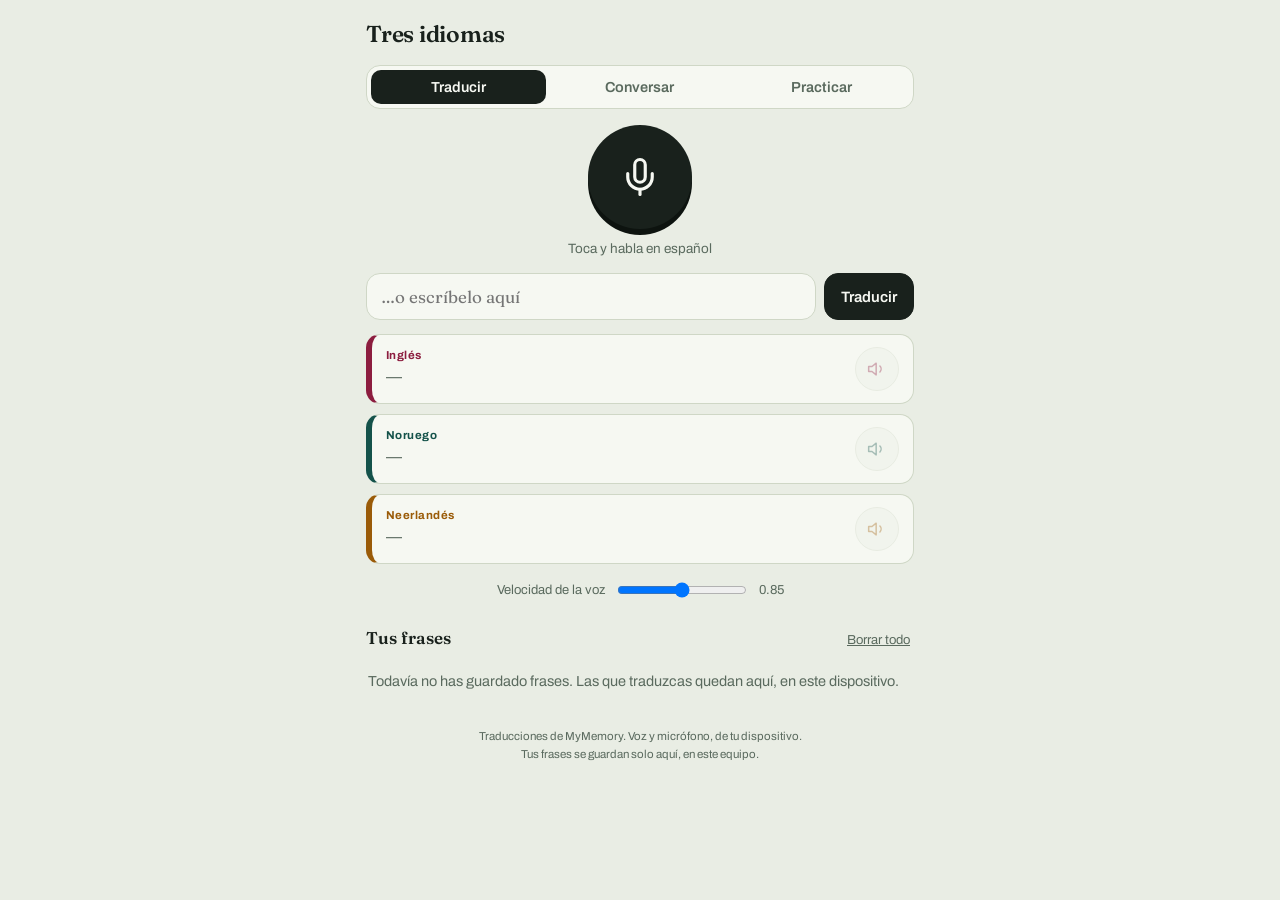
==== index.html @ 4d77f4dc "Add files via upload" ====
<!DOCTYPE html>
<html lang="es">
<head>
<meta charset="utf-8">
<meta name="viewport" content="width=device-width, initial-scale=1, viewport-fit=cover">
<title>Tres idiomas</title>
<meta name="theme-color" content="#E9EDE4">
<link rel="manifest" href="manifest.json">
<link rel="apple-touch-icon" href="icon-192.png">
<meta name="apple-mobile-web-app-capable" content="yes">
<meta name="apple-mobile-web-app-title" content="Tres idiomas">
<link rel="preconnect" href="https://fonts.googleapis.com">
<link rel="preconnect" href="https://fonts.gstatic.com" crossorigin>
<link href="https://fonts.googleapis.com/css2?family=Archivo:wght@400;500;600;700&family=Fraunces:opsz,wght@9..144,400;9..144,600&display=swap" rel="stylesheet">
<style>
  :root{
    --paper:#E9EDE4;
    --card:#F6F8F2;
    --ink:#19211C;
    --ink-soft:#5A6A5E;
    --line:#CFD7C6;
    --en:#8C1D3F;
    --no:#14524A;
    --nl:#9A5B08;
    --focus:#19211C;
    --r:14px;
    box-sizing:border-box;
    padding-top:env(safe-area-inset-top,0px);
    padding-bottom:env(safe-area-inset-bottom,0px);
  }
  *,*::before,*::after{box-sizing:border-box}
  html{scroll-padding-top:env(safe-area-inset-top,0px);-webkit-text-size-adjust:100%}
  body{
    margin:0;background:var(--paper);color:var(--ink);
    font-family:Archivo,"Helvetica Neue",Arial,sans-serif;
    font-size:16px;line-height:1.45;
    -webkit-font-smoothing:antialiased;
  }
  .wrap{max-width:580px;margin:0 auto;padding:18px 16px 96px}
  header{display:flex;align-items:baseline;justify-content:space-between;gap:12px;margin-bottom:14px}
  h1{font-family:Fraunces,Georgia,serif;font-weight:600;font-size:23px;margin:0;letter-spacing:-.01em}
  .sub{font-size:12.5px;color:var(--ink-soft)}

  /* modos */
  .modes{display:flex;gap:6px;background:var(--card);border:1px solid var(--line);border-radius:var(--r);padding:4px;margin-bottom:16px}
  .modes button{
    flex:1;border:0;background:transparent;color:var(--ink-soft);
    font-family:inherit;font-size:14.5px;font-weight:600;padding:9px 4px;border-radius:10px;cursor:pointer;
  }
  .modes button[aria-selected="true"]{background:var(--ink);color:var(--card)}
  .modes button:focus-visible{outline:2px solid var(--focus);outline-offset:2px}

  /* micrófono */
  .stage{text-align:center;margin:6px 0 14px}
  .mic{
    width:104px;height:104px;border-radius:50%;border:0;cursor:pointer;
    background:var(--ink);color:var(--card);display:inline-flex;align-items:center;justify-content:center;
    box-shadow:0 6px 0 #0d130f;transition:transform .08s ease, box-shadow .08s ease, background .2s ease;
  }
  .mic:active{transform:translateY(4px);box-shadow:0 2px 0 #0d130f}
  .mic:focus-visible{outline:3px solid var(--focus);outline-offset:4px}
  .mic svg{width:42px;height:42px}
  .mic[data-listening="true"]{background:var(--en);animation:pulse 1.2s ease-in-out infinite}
  @keyframes pulse{0%,100%{box-shadow:0 6px 0 #5e1329, 0 0 0 0 rgba(140,29,63,.35)}50%{box-shadow:0 6px 0 #5e1329, 0 0 0 16px rgba(140,29,63,0)}}
  @media (prefers-reduced-motion:reduce){.mic[data-listening="true"]{animation:none}}
  .mic-hint{font-size:13.5px;color:var(--ink-soft);margin-top:10px;min-height:20px}

  /* entrada de texto */
  .typed{display:flex;gap:8px;margin-top:12px}
  .typed input{
    flex:1;font-family:Fraunces,Georgia,serif;font-size:17px;padding:12px 14px;
    border:1px solid var(--line);border-radius:var(--r);background:var(--card);color:var(--ink);
  }
  .typed input:focus{outline:2px solid var(--focus);outline-offset:1px}
  .typed button{
    border:1px solid var(--ink);background:var(--ink);color:var(--card);border-radius:var(--r);
    font-family:inherit;font-weight:600;font-size:15px;padding:0 16px;cursor:pointer;
  }
  .typed button:focus-visible{outline:2px solid var(--focus);outline-offset:2px}

  .said{
    font-family:Fraunces,Georgia,serif;font-size:21px;line-height:1.3;margin:16px 0 4px;
    padding:0 2px;min-height:0;
  }
  .said:empty{display:none}

  /* tarjetas de idioma */
  .cards{display:flex;flex-direction:column;gap:10px;margin-top:14px}
  .lang{
    background:var(--card);border:1px solid var(--line);border-left:6px solid var(--accent);
    border-radius:var(--r);padding:12px 14px;display:flex;align-items:flex-start;gap:12px;
  }
  .lang .body{flex:1;min-width:0}
  .lang .name{font-size:11.5px;font-weight:700;color:var(--accent);letter-spacing:.04em;margin-bottom:3px}
  .lang .text{font-size:20px;font-weight:600;line-height:1.28;word-wrap:break-word;overflow-wrap:break-word}
  .lang .text.placeholder{font-weight:400;color:var(--ink-soft);font-size:16px}
  .play{
    flex:0 0 auto;width:44px;height:44px;border-radius:50%;border:1px solid var(--line);
    background:var(--paper);color:var(--accent);cursor:pointer;display:inline-flex;align-items:center;justify-content:center;
  }
  .play:disabled{opacity:.35;cursor:default}
  .play:focus-visible{outline:2px solid var(--focus);outline-offset:2px}
  .play svg{width:20px;height:20px}
  .warn{font-size:12px;color:var(--ink-soft);margin-top:4px}

  /* chips de idioma */
  .chips{display:flex;gap:8px;justify-content:center;margin:2px 0 14px;flex-wrap:wrap}
  .chip{
    border:1px solid var(--line);background:var(--card);color:var(--ink-soft);
    font-family:inherit;font-size:14px;font-weight:600;padding:8px 14px;border-radius:999px;cursor:pointer;
  }
  .chip[aria-pressed="true"]{background:var(--ink);color:var(--card);border-color:var(--ink)}
  .chip:focus-visible{outline:2px solid var(--focus);outline-offset:2px}

  /* práctica */
  .target{
    background:var(--card);border:1px solid var(--line);border-radius:var(--r);padding:16px;text-align:center;margin-bottom:14px;
  }
  .target .text{font-size:24px;font-weight:700;line-height:1.25}
  .target .lead{font-size:13px;color:var(--ink-soft);margin-bottom:8px}
  .score{text-align:center;margin-top:14px}
  .score .pct{font-family:Fraunces,Georgia,serif;font-size:40px;line-height:1;font-weight:600}
  .score .verdict{font-size:15px;margin-top:6px}
  .heard{font-size:15px;color:var(--ink-soft);margin-top:10px}
  .heard b{color:var(--ink);font-weight:600}
  .w-ok{color:var(--no);font-weight:700}
  .w-bad{color:var(--en);font-weight:700;text-decoration:underline;text-decoration-style:wavy;text-underline-offset:3px}

  /* historial */
  .hist-head{display:flex;align-items:baseline;justify-content:space-between;margin:26px 0 10px}
  .hist-head h2{font-family:Fraunces,Georgia,serif;font-size:17px;font-weight:600;margin:0}
  .linkish{border:0;background:none;color:var(--ink-soft);font-family:inherit;font-size:13px;cursor:pointer;text-decoration:underline;padding:4px}
  .linkish:focus-visible{outline:2px solid var(--focus);outline-offset:2px}
  .hist{display:flex;flex-direction:column;gap:8px}
  .item{background:var(--card);border:1px solid var(--line);border-radius:var(--r);padding:11px 13px}
  .item .es{font-family:Fraunces,Georgia,serif;font-size:17px;margin-bottom:6px}
  .item .row{display:flex;align-items:center;gap:8px;padding:3px 0}
  .item .tag{font-size:10.5px;font-weight:700;width:26px;flex:0 0 auto}
  .item .tr{flex:1;font-size:15px;font-weight:500;min-width:0;word-wrap:break-word;overflow-wrap:break-word}
  .mini{
    flex:0 0 auto;width:30px;height:30px;border-radius:50%;border:1px solid var(--line);background:var(--paper);
    cursor:pointer;display:inline-flex;align-items:center;justify-content:center;color:inherit;
  }
  .mini svg{width:14px;height:14px}
  .mini:focus-visible{outline:2px solid var(--focus);outline-offset:2px}
  .item .foot{display:flex;justify-content:space-between;align-items:center;margin-top:7px;padding-top:7px;border-top:1px solid var(--line)}
  .item .when{font-size:11.5px;color:var(--ink-soft)}
  .empty{color:var(--ink-soft);font-size:14.5px;padding:10px 2px}

  .note{
    background:#FBF3D9;border:1px solid #E4D3A0;border-radius:var(--r);padding:11px 13px;
    font-size:13.5px;margin-top:14px;display:none;
  }
  .note.show{display:block}
  .speed{display:flex;align-items:center;gap:10px;justify-content:center;margin-top:16px;font-size:13px;color:var(--ink-soft)}
  .speed input{width:130px}
  .hidden{display:none !important}
</style>
</head>
<body>
<div class="wrap">

  <header>
    <h1>Tres idiomas</h1>
    <span class="sub" id="netTag"></span>
  </header>

  <div class="modes" role="tablist" aria-label="Modo">
    <button role="tab" id="tab-traducir" aria-selected="true" data-mode="traducir">Traducir</button>
    <button role="tab" id="tab-conversar" aria-selected="false" data-mode="conversar">Conversar</button>
    <button role="tab" id="tab-practicar" aria-selected="false" data-mode="practicar">Practicar</button>
  </div>

  <!-- ===== TRADUCIR ===== -->
  <section id="view-traducir">
    <div class="stage">
      <button class="mic" id="micEs" aria-label="Hablar en español">
        <svg viewBox="0 0 24 24" fill="none" stroke="currentColor" stroke-width="1.8" stroke-linecap="round" stroke-linejoin="round"><path d="M12 2a3 3 0 0 0-3 3v7a3 3 0 0 0 6 0V5a3 3 0 0 0-3-3z"/><path d="M19 10v2a7 7 0 0 1-14 0v-2"/><path d="M12 19v3"/></svg>
      </button>
      <div class="mic-hint" id="hintEs">Toca y habla en español</div>
    </div>

    <div class="typed">
      <input id="inEs" type="text" placeholder="…o escríbelo aquí" autocomplete="off" enterkeyhint="go">
      <button id="goEs">Traducir</button>
    </div>

    <div class="said" id="saidEs"></div>

    <div class="cards" id="cards"></div>
    <div class="note" id="voiceNote"></div>

    <div class="speed">
      <label for="rate">Velocidad de la voz</label>
      <input type="range" id="rate" min="0.6" max="1.1" step="0.05" value="0.85">
      <span id="rateVal">0.85</span>
    </div>
  </section>

  <!-- ===== CONVERSAR ===== -->
  <section id="view-conversar" class="hidden">
    <div class="chips" id="convChips"></div>
    <div class="stage">
      <button class="mic" id="micConv" aria-label="Escuchar a la otra persona">
        <svg viewBox="0 0 24 24" fill="none" stroke="currentColor" stroke-width="1.8" stroke-linecap="round" stroke-linejoin="round"><path d="M12 2a3 3 0 0 0-3 3v7a3 3 0 0 0 6 0V5a3 3 0 0 0-3-3z"/><path d="M19 10v2a7 7 0 0 1-14 0v-2"/><path d="M12 19v3"/></svg>
      </button>
      <div class="mic-hint" id="hintConv">Acerca el teléfono y toca cuando la otra persona vaya a hablar</div>
    </div>
    <div class="lang" id="convOut" style="--accent:#19211C">
      <div class="body">
        <div class="name">En español</div>
        <div class="text placeholder" id="convEs">Aquí aparece lo que dijo, en español</div>
      </div>
      <button class="play" id="convPlay" disabled aria-label="Escuchar en español">
        <svg viewBox="0 0 24 24" fill="none" stroke="currentColor" stroke-width="1.8" stroke-linecap="round" stroke-linejoin="round"><path d="M11 5 6 9H2v6h4l5 4V5z"/><path d="M15.5 8.5a5 5 0 0 1 0 7"/></svg>
      </button>
    </div>
    <div class="said" id="convHeard"></div>
  </section>

  <!-- ===== PRACTICAR ===== -->
  <section id="view-practicar" class="hidden">
    <div class="chips" id="pracChips"></div>
    <div class="target">
      <div class="lead" id="pracLead">Di esta frase en voz alta</div>
      <div class="text" id="pracText">Traduce algo primero y vuelve aquí</div>
      <div style="margin-top:10px">
        <button class="linkish" id="pracListen">Escucharla primero</button>
      </div>
    </div>
    <div class="stage">
      <button class="mic" id="micPrac" aria-label="Decir la frase">
        <svg viewBox="0 0 24 24" fill="none" stroke="currentColor" stroke-width="1.8" stroke-linecap="round" stroke-linejoin="round"><path d="M12 2a3 3 0 0 0-3 3v7a3 3 0 0 0 6 0V5a3 3 0 0 0-3-3z"/><path d="M19 10v2a7 7 0 0 1-14 0v-2"/><path d="M12 19v3"/></svg>
      </button>
      <div class="mic-hint" id="hintPrac">Toca y dila</div>
    </div>
    <div class="score hidden" id="score">
      <div class="pct" id="scorePct"></div>
      <div class="verdict" id="scoreVerdict"></div>
      <div class="heard" id="scoreHeard"></div>
    </div>
  </section>

  <!-- ===== HISTORIAL ===== -->
  <div class="hist-head">
    <h2>Tus frases</h2>
    <button class="linkish" id="clearHist">Borrar todo</button>
  </div>
  <div class="hist" id="hist"></div>

  <p style="font-size:11.5px;color:var(--ink-soft);margin-top:26px;text-align:center;line-height:1.5">
    Traducciones de MyMemory. Voz y micrófono, de tu dispositivo.<br>
    Tus frases se guardan solo aquí, en este equipo.
  </p>

</div>

<script>
(function(){
  "use strict";

  /* ---------- idiomas ---------- */
  var LANGS = [
    { code:"en", label:"Inglés",     short:"EN", accent:"#8C1D3F", mm:"en", tts:["en-US","en-GB","en"],       asr:"en-US" },
    { code:"no", label:"Noruego",    short:"NO", accent:"#14524A", mm:"no", tts:["nb-NO","no-NO","nb","no"],  asr:"nb-NO" },
    { code:"nl", label:"Neerlandés", short:"NL", accent:"#9A5B08", mm:"nl", tts:["nl-NL","nl-BE","nl"],       asr:"nl-NL" }
  ];
  function lang(code){ for(var i=0;i<LANGS.length;i++){ if(LANGS[i].code===code) return LANGS[i]; } return LANGS[0]; }

  /* ---------- estado ---------- */
  var KEY = "tres-idiomas-v1";
  var state = { mode:"traducir", current:null, history:[], convLang:"en", pracLang:"en", rate:0.85 };

  function load(){
    try{
      var raw = localStorage.getItem(KEY);
      if(!raw) return;
      var d = JSON.parse(raw);
      if(d && Array.isArray(d.history)) state.history = d.history;
      if(d && typeof d.rate === "number") state.rate = d.rate;
      if(d && d.convLang) state.convLang = d.convLang;
      if(d && d.pracLang) state.pracLang = d.pracLang;
    }catch(e){}
  }
  function save(){
    try{
      localStorage.setItem(KEY, JSON.stringify({
        history: state.history.slice(0,300),
        rate: state.rate,
        convLang: state.convLang,
        pracLang: state.pracLang
      }));
    }catch(e){}
  }

  var $ = function(id){ return document.getElementById(id); };

  /* ---------- traducción (MyMemory) ---------- */
  function mmTranslate(text, pair){
    var url = "https://api.mymemory.translated.net/get?q=" + encodeURIComponent(text) + "&langpair=" + encodeURIComponent(pair);
    return fetch(url).then(function(r){
      if(!r.ok) throw new Error("No hubo respuesta del traductor.");
      return r.json();
    }).then(function(d){
      var t = (d && d.responseData && d.responseData.translatedText) ? String(d.responseData.translatedText) : "";
      if(!t) throw new Error("El traductor no devolvió nada.");
      if(/ALL AVAILABLE FREE TRANSLATIONS/i.test(t)) throw new Error("Se agotaron las traducciones gratuitas de hoy. Vuelve mañana.");
      if(/MYMEMORY WARNING|QUERY LENGTH LIMIT|INVALID LANGUAGE/i.test(t)) throw new Error("El traductor rechazó la frase. Prueba con una más corta.");
      return t;
    });
  }

  function translateAll(text){
    return Promise.all(LANGS.map(function(L){
      return mmTranslate(text, "es|" + L.mm).then(function(t){
        return { code:L.code, text:t };
      }).catch(function(err){
        return { code:L.code, text:null, error: err.message || "No se pudo traducir." };
      });
    }));
  }

  /* ---------- voz ---------- */
  var voices = [];
  function refreshVoices(){
    try{ voices = window.speechSynthesis ? window.speechSynthesis.getVoices() : []; }catch(e){ voices = []; }
  }
  if(window.speechSynthesis){
    refreshVoices();
    window.speechSynthesis.onvoiceschanged = function(){ refreshVoices(); renderVoiceNote(); };
  }
  function scoreVoice(v){
    var n = (v.name || "").toLowerCase();
    var s = 0;
    if(/natural|neural|premium|enhanced|siri/.test(n)) s += 6;
    if(/google/.test(n)) s += 4;
    if(/microsoft/.test(n)) s += 2;
    if(v.localService) s += 1;
    return s;
  }
  function pickVoice(tags){
    if(!voices.length) return null;
    for(var i=0;i<tags.length;i++){
      var tag = tags[i].toLowerCase();
      var pool = voices.filter(function(v){
        var l = (v.lang||"").toLowerCase().replace("_","-");
        return l === tag || l.indexOf(tag + "-") === 0 || l.split("-")[0] === tag.split("-")[0];
      });
      if(pool.length){
        pool.sort(function(a,b){ return scoreVoice(b) - scoreVoice(a); });
        return pool[0];
      }
    }
    return null;
  }
  function speak(text, tags, done){
    if(!window.speechSynthesis || !text){ if(done) done(); return; }
    try{ window.speechSynthesis.cancel(); }catch(e){}
    var u = new SpeechSynthesisUtterance(text);
    var v = pickVoice(tags);
    if(v){ u.voice = v; u.lang = v.lang; } else { u.lang = tags[0]; }
    u.rate = state.rate;
    u.pitch = 1;
    u.onend = function(){ if(done) done(); };
    u.onerror = function(){ if(done) done(); };
    window.speechSynthesis.speak(u);
  }
  function speakChain(items, i){
    i = i || 0;
    if(i >= items.length) return;
    speak(items[i].text, items[i].tags, function(){
      setTimeout(function(){ speakChain(items, i+1); }, 600);
    });
  }

  function renderVoiceNote(){
    var missing = [];
    for(var i=0;i<LANGS.length;i++){
      if(!pickVoice(LANGS[i].tts)) missing.push(LANGS[i].label.toLowerCase());
    }
    var el = $("voiceNote");
    if(!window.speechSynthesis){
      el.textContent = "Este navegador no puede reproducir voz. Prueba con Chrome o Safari.";
      el.className = "note show";
      return;
    }
    if(missing.length && voices.length){
      el.textContent = "Tu dispositivo no tiene voz instalada en " + missing.join(" ni ") +
        ". El texto igual aparece. Para oírlo, instala la voz desde los ajustes de idioma del equipo.";
      el.className = "note show";
    } else {
      el.className = "note";
      el.textContent = "";
    }
  }

  /* ---------- micrófono ---------- */
  var SR = window.SpeechRecognition || window.webkitSpeechRecognition;
  var activeRec = null;

  function listen(langTag, onPartial){
    return new Promise(function(resolve, reject){
      if(!SR){ reject(new Error("Este navegador no tiene micrófono para voz. Usa Chrome, Edge o Safari.")); return; }
      if(activeRec){ try{ activeRec.stop(); }catch(e){} activeRec = null; }
      var rec = new SR();
      rec.lang = langTag;
      rec.interimResults = true;
      rec.continuous = false;
      rec.maxAlternatives = 1;
      var finalText = "";
      var settled = false;
      rec.onresult = function(ev){
        var interim = "";
        for(var i=ev.resultIndex;i<ev.results.length;i++){
          var r = ev.results[i];
          if(r.isFinal) finalText += r[0].transcript;
          else interim += r[0].transcript;
        }
        if(onPartial) onPartial(finalText || interim);
      };
      rec.onerror = function(ev){
        if(settled) return;
        settled = true;
        activeRec = null;
        var msg;
        if(ev.error === "not-allowed" || ev.error === "service-not-allowed"){
          msg = "El navegador no dio permiso al micrófono. Toca el candado de la barra de direcciones y permite el micrófono.";
        } else if(ev.error === "no-speech"){
          msg = "No se escuchó nada. Intenta otra vez, más cerca.";
        } else if(ev.error === "audio-capture"){
          msg = "No se encontró micrófono en este equipo.";
        } else if(ev.error === "network"){
          msg = "El reconocimiento de voz necesita internet.";
        } else if(ev.error === "language-not-supported"){
          msg = "Este navegador no reconoce ese idioma por voz.";
        } else if(ev.error === "aborted"){
          msg = "";
        } else {
          msg = "El micrófono falló. Intenta otra vez.";
        }
        reject(new Error(msg));
      };
      rec.onend = function(){
        activeRec = null;
        if(settled) return;
        settled = true;
        var t = finalText.trim();
        if(t) resolve(t);
        else reject(new Error("No se escuchó nada. Intenta otra vez, más cerca."));
      };
      activeRec = rec;
      try{ rec.start(); }
      catch(e){ activeRec = null; settled = true; reject(new Error("No se pudo abrir el micrófono. Intenta otra vez.")); }
    });
  }
  function stopListening(){
    if(activeRec){ try{ activeRec.stop(); }catch(e){} }
  }

  /* ---------- pintar tarjetas ---------- */
  var ICON_SPK = '<svg viewBox="0 0 24 24" fill="none" stroke="currentColor" stroke-width="1.8" stroke-linecap="round" stroke-linejoin="round"><path d="M11 5 6 9H2v6h4l5 4V5z"/><path d="M15.5 8.5a5 5 0 0 1 0 7"/></svg>';

  function renderCards(){
    var box = $("cards");
    box.innerHTML = "";
    LANGS.forEach(function(L){
      var res = state.current ? state.current[L.code] : null;
      var card = document.createElement("div");
      card.className = "lang";
      card.style.setProperty("--accent", L.accent);
      var body = document.createElement("div");
      body.className = "body";
      var name = document.createElement("div");
      name.className = "name";
      name.textContent = L.label;
      var text = document.createElement("div");
      if(res && res.text){
        text.className = "text";
        text.textContent = res.text;
      } else if(res && res.error){
        text.className = "text placeholder";
        text.textContent = res.error;
      } else {
        text.className = "text placeholder";
        text.textContent = "—";
      }
      body.appendChild(name);
      body.appendChild(text);
      var btn = document.createElement("button");
      btn.className = "play";
      btn.setAttribute("aria-label", "Escuchar en " + L.label.toLowerCase());
      btn.innerHTML = ICON_SPK;
      btn.disabled = !(res && res.text);
      btn.onclick = function(){ speak(res.text, L.tts); };
      card.appendChild(body);
      card.appendChild(btn);
      box.appendChild(card);
    });
  }

  /* ---------- historial ---------- */
  function fmtWhen(ts){
    var d = new Date(ts);
    var hoy = new Date();
    var mismo = d.toDateString() === hoy.toDateString();
    var hh = ("0"+d.getHours()).slice(-2) + ":" + ("0"+d.getMinutes()).slice(-2);
    if(mismo) return "Hoy " + hh;
    return d.getDate() + "/" + (d.getMonth()+1) + "/" + d.getFullYear() + " " + hh;
  }

  function renderHistory(){
    var box = $("hist");
    box.innerHTML = "";
    if(!state.history.length){
      var e = document.createElement("div");
      e.className = "empty";
      e.textContent = "Todavía no has guardado frases. Las que traduzcas quedan aquí, en este dispositivo.";
      box.appendChild(e);
      return;
    }
    state.history.forEach(function(item){
      var el = document.createElement("div");
      el.className = "item";

      var es = document.createElement("div");
      es.className = "es";
      es.textContent = item.es;
      el.appendChild(es);

      LANGS.forEach(function(L){
        var val = item[L.code];
        if(!val) return;
        var row = document.createElement("div");
        row.className = "row";
        var tag = document.createElement("span");
        tag.className = "tag";
        tag.style.color = L.accent;
        tag.textContent = L.short;
        var tr = document.createElement("span");
        tr.className = "tr";
        tr.textContent = val;
        var b = document.createElement("button");
        b.className = "mini";
        b.style.color = L.accent;
        b.setAttribute("aria-label", "Escuchar en " + L.label.toLowerCase());
        b.innerHTML = ICON_SPK;
        b.onclick = function(){ speak(val, L.tts); };
        row.appendChild(tag); row.appendChild(tr); row.appendChild(b);
        el.appendChild(row);
      });

      var foot = document.createElement("div");
      foot.className = "foot";
      var when = document.createElement("span");
      when.className = "when";
      when.textContent = fmtWhen(item.ts);
      var actions = document.createElement("span");

      var again = document.createElement("button");
      again.className = "linkish";
      again.textContent = "Oír las tres";
      again.onclick = function(){
        var chain = [];
        LANGS.forEach(function(L){ if(item[L.code]) chain.push({ text:item[L.code], tags:L.tts }); });
        speakChain(chain, 0);
      };

      var use = document.createElement("button");
      use.className = "linkish";
      use.textContent = "Usar";
      use.onclick = function(){
        state.current = {};
        LANGS.forEach(function(L){ state.current[L.code] = { text: item[L.code] || null }; });
        state.current.es = item.es;
        $("saidEs").textContent = item.es;
        renderCards();
        renderPractice();
        window.scrollTo({ top:0, behavior:"smooth" });
      };

      var del = document.createElement("button");
      del.className = "linkish";
      del.textContent = "Borrar";
      del.onclick = function(){
        state.history = state.history.filter(function(x){ return x.id !== item.id; });
        save(); renderHistory();
      };

      actions.appendChild(again);
      actions.appendChild(use);
      actions.appendChild(del);
      foot.appendChild(when);
      foot.appendChild(actions);
      el.appendChild(foot);
      box.appendChild(el);
    });
  }

  function pushHistory(es, results){
    var item = { id: String(Date.now()) + Math.random().toString(36).slice(2,6), ts: Date.now(), es: es };
    results.forEach(function(r){ if(r.text) item[r.code] = r.text; });
    var any = LANGS.some(function(L){ return item[L.code]; });
    if(!any) return;
    state.history.unshift(item);
    if(state.history.length > 300) state.history.length = 300;
    save();
    renderHistory();
  }

  /* ---------- flujo traducir ---------- */
  var busy = false;

  function doTranslate(text){
    text = (text || "").trim();
    if(!text || busy) return;
    if(text.length > 450){
      $("hintEs").textContent = "La frase es muy larga. Divídela en dos.";
      return;
    }
    busy = true;
    $("saidEs").textContent = text;
    $("hintEs").textContent = "Traduciendo…";
    state.current = { es: text };
    LANGS.forEach(function(L){ state.current[L.code] = { text:null }; });
    renderCards();

    translateAll(text).then(function(results){
      state.current = { es: text };
      results.forEach(function(r){ state.current[r.code] = { text:r.text, error:r.error }; });
      renderCards();
      renderPractice();
      pushHistory(text, results);
      var chain = [];
      results.forEach(function(r){ if(r.text) chain.push({ text:r.text, tags: lang(r.code).tts }); });
      var ok = chain.length;
      $("hintEs").textContent = ok ? "Toca y habla en español" : "No se pudo traducir. Revisa tu internet.";
      speakChain(chain, 0);
    }).catch(function(err){
      $("hintEs").textContent = err.message || "No se pudo traducir.";
    }).then(function(){ busy = false; });
  }

  $("goEs").onclick = function(){
    var v = $("inEs").value;
    $("inEs").value = "";
    doTranslate(v);
  };
  $("inEs").addEventListener("keydown", function(e){
    if(e.key === "Enter"){ e.preventDefault(); $("goEs").click(); }
  });

  $("micEs").onclick = function(){
    var btn = this;
    if(btn.getAttribute("data-listening") === "true"){ stopListening(); return; }
    btn.setAttribute("data-listening","true");
    $("hintEs").textContent = "Escuchando… toca otra vez para parar";
    $("saidEs").textContent = "";
    listen("es-CO", function(partial){ $("saidEs").textContent = partial; })
      .then(function(text){
        btn.setAttribute("data-listening","false");
        doTranslate(text);
      })
      .catch(function(err){
        btn.setAttribute("data-listening","false");
        if(err.message) $("hintEs").textContent = err.message;
        else $("hintEs").textContent = "Toca y habla en español";
      });
  };

  /* ---------- conversar ---------- */
  function renderChips(container, selected, onPick){
    container.innerHTML = "";
    LANGS.forEach(function(L){
      var b = document.createElement("button");
      b.className = "chip";
      b.textContent = L.label;
      b.setAttribute("aria-pressed", String(L.code === selected));
      b.onclick = function(){ onPick(L.code); };
      container.appendChild(b);
    });
  }

  function renderConv(){
    renderChips($("convChips"), state.convLang, function(code){
      state.convLang = code; save(); renderConv();
    });
    var L = lang(state.convLang);
    $("hintConv").textContent = "Toca cuando la otra persona vaya a hablar en " + L.label.toLowerCase();
  }

  $("micConv").onclick = function(){
    var btn = this;
    var L = lang(state.convLang);
    if(btn.getAttribute("data-listening") === "true"){ stopListening(); return; }
    btn.setAttribute("data-listening","true");
    $("hintConv").textContent = "Escuchando en " + L.label.toLowerCase() + "…";
    $("convHeard").textContent = "";
    var out = $("convEs");
    listen(L.asr, function(p){ $("convHeard").textContent = p; })
      .then(function(text){
        btn.setAttribute("data-listening","false");
        $("convHeard").textContent = text;
        $("hintConv").textContent = "Traduciendo…";
        out.className = "text placeholder";
        out.textContent = "…";
        return mmTranslate(text, L.mm + "|es").then(function(es){
          out.className = "text";
          out.textContent = es;
          $("convPlay").disabled = false;
          $("convPlay").onclick = function(){ speak(es, ["es-CO","es-419","es-MX","es-ES","es"]); };
          speak(es, ["es-CO","es-419","es-MX","es-ES","es"]);
          renderConv();
        });
      })
      .catch(function(err){
        btn.setAttribute("data-listening","false");
        out.className = "text placeholder";
        out.textContent = err.message || "No se pudo traducir.";
        renderConv();
      });
  };

  /* ---------- practicar ---------- */
  function normalize(s){
    return (s||"")
      .toLowerCase()
      .replace(/[.,!?¿¡;:"'`´()\[\]{}…—–-]/g," ")
      .replace(/\s+/g," ")
      .trim();
  }
  function words(s){ var n = normalize(s); return n ? n.split(" ") : []; }

  function alignScore(target, said){
    var a = words(target), b = words(said);
    if(!a.length) return { pct:0, marks:[] };
    // distancia de edición por palabras con reconstrucción
    var n = a.length, m = b.length;
    var d = [], i, j;
    for(i=0;i<=n;i++){ d[i] = [i]; }
    for(j=0;j<=m;j++){ d[0][j] = j; }
    for(i=1;i<=n;i++){
      for(j=1;j<=m;j++){
        var cost = (a[i-1] === b[j-1]) ? 0 : 1;
        d[i][j] = Math.min(d[i-1][j]+1, d[i][j-1]+1, d[i-1][j-1]+cost);
      }
    }
    var marks = new Array(n).fill(false);
    i = n; j = m;
    while(i > 0 && j > 0){
      if(a[i-1] === b[j-1] && d[i][j] === d[i-1][j-1]){ marks[i-1] = true; i--; j--; }
      else if(d[i][j] === d[i-1][j-1] + 1){ i--; j--; }
      else if(d[i][j] === d[i-1][j] + 1){ i--; }
      else { j--; }
    }
    var hits = marks.filter(Boolean).length;
    return { pct: Math.round(hits * 100 / n), marks: marks, target: a };
  }

  function renderPractice(){
    renderChips($("pracChips"), state.pracLang, function(code){
      state.pracLang = code; save(); renderPractice();
      $("score").className = "score hidden";
    });
    var L = lang(state.pracLang);
    var phrase = (state.current && state.current[L.code] && state.current[L.code].text) ? state.current[L.code].text : null;
    $("pracLead").textContent = phrase ? "Dila en voz alta en " + L.label.toLowerCase() : "Sin frase todavía";
    $("pracText").textContent = phrase || "Traduce algo en la pestaña Traducir, o toca «Usar» en una frase guardada.";
    $("pracText").style.color = phrase ? L.accent : "";
    $("pracListen").disabled = !phrase;
    $("pracListen").onclick = function(){ if(phrase) speak(phrase, L.tts); };
    $("hintPrac").textContent = phrase ? "Toca y dila" : "Primero elige una frase";
  }

  $("micPrac").onclick = function(){
    var btn = this;
    var L = lang(state.pracLang);
    var phrase = (state.current && state.current[L.code] && state.current[L.code].text) ? state.current[L.code].text : null;
    if(!phrase){ $("hintPrac").textContent = "Primero elige una frase"; return; }
    if(btn.getAttribute("data-listening") === "true"){ stopListening(); return; }
    btn.setAttribute("data-listening","true");
    $("hintPrac").textContent = "Escuchando…";
    $("score").className = "score hidden";
    listen(L.asr, null)
      .then(function(said){
        btn.setAttribute("data-listening","false");
        $("hintPrac").textContent = "Toca y dila otra vez";
        var r = alignScore(phrase, said);
        $("scorePct").textContent = r.pct + "%";
        $("scorePct").style.color = r.pct >= 80 ? "#14524A" : (r.pct >= 50 ? "#9A5B08" : "#8C1D3F");
        var verdict;
        if(r.pct === 100) verdict = "Te entendió completa.";
        else if(r.pct >= 80) verdict = "Te entendió casi toda. Repite las palabras marcadas.";
        else if(r.pct >= 50) verdict = "Te entendió a medias. Ve más despacio.";
        else verdict = "No te entendió. Escúchala otra vez y repítela por partes.";
        $("scoreVerdict").textContent = verdict;

        var html = "Lo que oyó el teléfono: <b>" + said.replace(/[<>&]/g,"") + "</b><br>De tu frase, reconoció: ";
        var parts = r.target.map(function(w, i){
          var cls = r.marks[i] ? "w-ok" : "w-bad";
          return '<span class="' + cls + '">' + w.replace(/[<>&]/g,"") + "</span>";
        });
        $("scoreHeard").innerHTML = html + parts.join(" ");
        $("score").className = "score";
      })
      .catch(function(err){
        btn.setAttribute("data-listening","false");
        $("hintPrac").textContent = err.message || "Toca y dila";
      });
  };

  /* ---------- modos ---------- */
  function setMode(m){
    state.mode = m;
    ["traducir","conversar","practicar"].forEach(function(k){
      $("tab-"+k).setAttribute("aria-selected", String(k===m));
      $("view-"+k).className = (k===m) ? "" : "hidden";
    });
    try{ window.speechSynthesis && window.speechSynthesis.cancel(); }catch(e){}
    stopListening();
    if(m === "conversar") renderConv();
    if(m === "practicar") renderPractice();
  }
  Array.prototype.forEach.call(document.querySelectorAll(".modes button"), function(b){
    b.onclick = function(){ setMode(b.getAttribute("data-mode")); };
  });

  /* ---------- velocidad ---------- */
  $("rate").addEventListener("input", function(){
    state.rate = parseFloat(this.value);
    $("rateVal").textContent = state.rate.toFixed(2);
    save();
  });

  /* ---------- borrar historial ---------- */
  $("clearHist").onclick = function(){
    if(!state.history.length) return;
    if(window.confirm("¿Borrar todas tus frases guardadas? No se puede deshacer.")){
      state.history = [];
      save();
      renderHistory();
    }
  };

  /* ---------- conexión ---------- */
  function netTag(){
    $("netTag").textContent = navigator.onLine ? "" : "Sin internet";
  }
  window.addEventListener("online", netTag);
  window.addEventListener("offline", netTag);

  /* ---------- arranque ---------- */
  load();
  $("rate").value = state.rate;
  $("rateVal").textContent = state.rate.toFixed(2);
  renderCards();
  renderHistory();
  renderConv();
  renderPractice();
  renderVoiceNote();
  netTag();
  setMode("traducir");
  setTimeout(function(){ refreshVoices(); renderVoiceNote(); }, 900);

  if("serviceWorker" in navigator){
    window.addEventListener("load", function(){
      navigator.serviceWorker.register("sw.js").catch(function(){});
    });
  }
})();
</script>
</body>
</html>
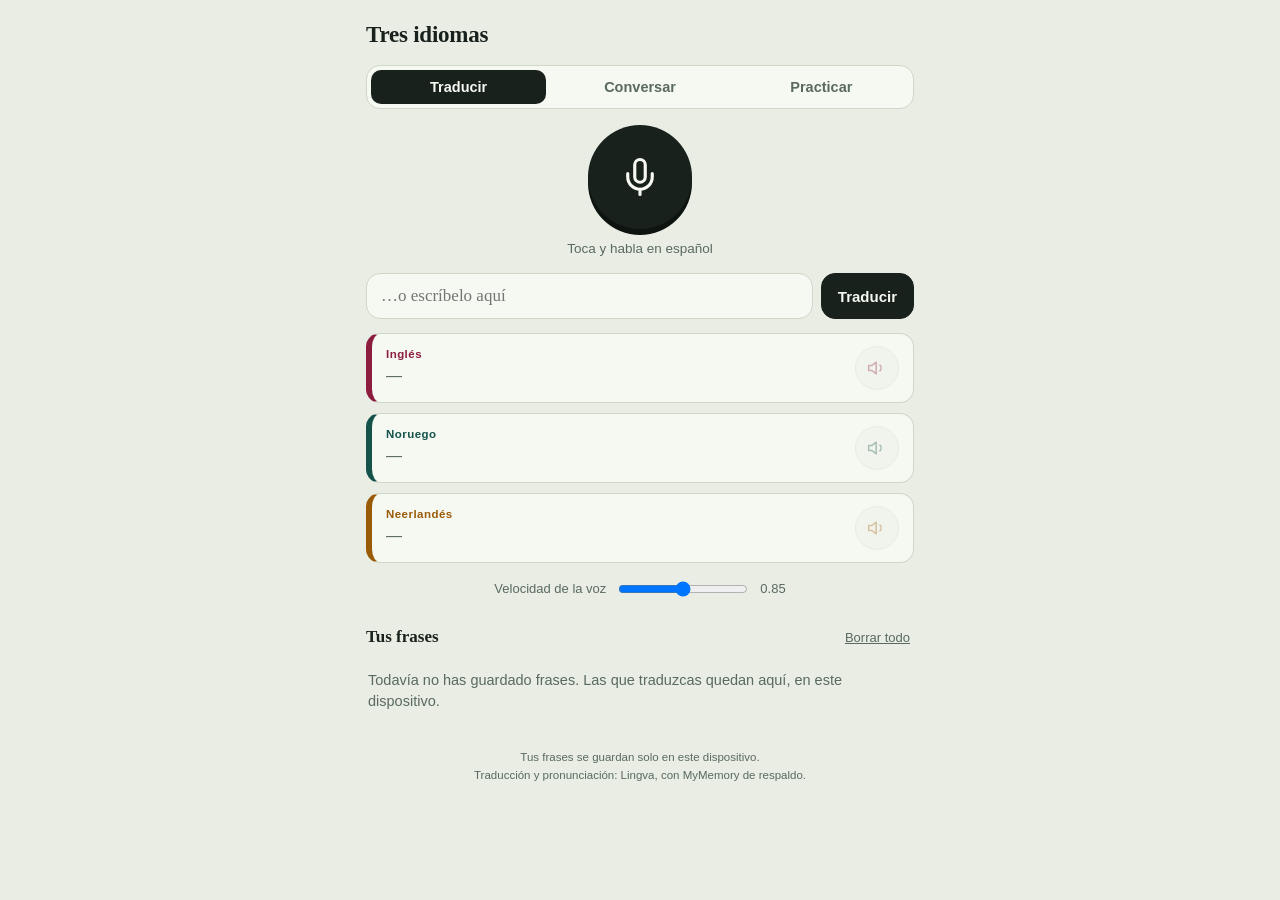
==== commit a9c1ed64: "Add files via upload" ====
--- a/index.html
+++ b/index.html
@@ -4,158 +4,40 @@
 <meta charset="utf-8">
 <meta name="viewport" content="width=device-width, initial-scale=1, viewport-fit=cover">
 <title>Tres idiomas</title>
+
+<meta http-equiv="Content-Security-Policy" content="
+  default-src 'none';
+  script-src 'self';
+  style-src 'self' https://fonts.googleapis.com;
+  font-src https://fonts.gstatic.com;
+  img-src 'self' data:;
+  media-src 'self' blob:;
+  manifest-src 'self';
+  worker-src 'self';
+  connect-src 'self'
+    https://lingva.ml
+    https://translate.plausibility.cloud
+    https://lingva.lunar.icu
+    https://translate.projectsegfau.lt
+    https://lingva.garudalinux.org
+    https://translate.dr460nf1r3.org
+    https://api.mymemory.translated.net;
+  base-uri 'none';
+  form-action 'none';
+  frame-ancestors 'none';
+">
+
 <meta name="theme-color" content="#E9EDE4">
+<meta name="apple-mobile-web-app-capable" content="yes">
+<meta name="apple-mobile-web-app-title" content="Tres idiomas">
 <link rel="manifest" href="manifest.json">
 <link rel="apple-touch-icon" href="icon-192.png">
-<meta name="apple-mobile-web-app-capable" content="yes">
-<meta name="apple-mobile-web-app-title" content="Tres idiomas">
+<link rel="icon" href="icon-192.png">
+
 <link rel="preconnect" href="https://fonts.googleapis.com">
 <link rel="preconnect" href="https://fonts.gstatic.com" crossorigin>
 <link href="https://fonts.googleapis.com/css2?family=Archivo:wght@400;500;600;700&family=Fraunces:opsz,wght@9..144,400;9..144,600&display=swap" rel="stylesheet">
-<style>
-  :root{
-    --paper:#E9EDE4;
-    --card:#F6F8F2;
-    --ink:#19211C;
-    --ink-soft:#5A6A5E;
-    --line:#CFD7C6;
-    --en:#8C1D3F;
-    --no:#14524A;
-    --nl:#9A5B08;
-    --focus:#19211C;
-    --r:14px;
-    box-sizing:border-box;
-    padding-top:env(safe-area-inset-top,0px);
-    padding-bottom:env(safe-area-inset-bottom,0px);
-  }
-  *,*::before,*::after{box-sizing:border-box}
-  html{scroll-padding-top:env(safe-area-inset-top,0px);-webkit-text-size-adjust:100%}
-  body{
-    margin:0;background:var(--paper);color:var(--ink);
-    font-family:Archivo,"Helvetica Neue",Arial,sans-serif;
-    font-size:16px;line-height:1.45;
-    -webkit-font-smoothing:antialiased;
-  }
-  .wrap{max-width:580px;margin:0 auto;padding:18px 16px 96px}
-  header{display:flex;align-items:baseline;justify-content:space-between;gap:12px;margin-bottom:14px}
-  h1{font-family:Fraunces,Georgia,serif;font-weight:600;font-size:23px;margin:0;letter-spacing:-.01em}
-  .sub{font-size:12.5px;color:var(--ink-soft)}
-
-  /* modos */
-  .modes{display:flex;gap:6px;background:var(--card);border:1px solid var(--line);border-radius:var(--r);padding:4px;margin-bottom:16px}
-  .modes button{
-    flex:1;border:0;background:transparent;color:var(--ink-soft);
-    font-family:inherit;font-size:14.5px;font-weight:600;padding:9px 4px;border-radius:10px;cursor:pointer;
-  }
-  .modes button[aria-selected="true"]{background:var(--ink);color:var(--card)}
-  .modes button:focus-visible{outline:2px solid var(--focus);outline-offset:2px}
-
-  /* micrófono */
-  .stage{text-align:center;margin:6px 0 14px}
-  .mic{
-    width:104px;height:104px;border-radius:50%;border:0;cursor:pointer;
-    background:var(--ink);color:var(--card);display:inline-flex;align-items:center;justify-content:center;
-    box-shadow:0 6px 0 #0d130f;transition:transform .08s ease, box-shadow .08s ease, background .2s ease;
-  }
-  .mic:active{transform:translateY(4px);box-shadow:0 2px 0 #0d130f}
-  .mic:focus-visible{outline:3px solid var(--focus);outline-offset:4px}
-  .mic svg{width:42px;height:42px}
-  .mic[data-listening="true"]{background:var(--en);animation:pulse 1.2s ease-in-out infinite}
-  @keyframes pulse{0%,100%{box-shadow:0 6px 0 #5e1329, 0 0 0 0 rgba(140,29,63,.35)}50%{box-shadow:0 6px 0 #5e1329, 0 0 0 16px rgba(140,29,63,0)}}
-  @media (prefers-reduced-motion:reduce){.mic[data-listening="true"]{animation:none}}
-  .mic-hint{font-size:13.5px;color:var(--ink-soft);margin-top:10px;min-height:20px}
-
-  /* entrada de texto */
-  .typed{display:flex;gap:8px;margin-top:12px}
-  .typed input{
-    flex:1;font-family:Fraunces,Georgia,serif;font-size:17px;padding:12px 14px;
-    border:1px solid var(--line);border-radius:var(--r);background:var(--card);color:var(--ink);
-  }
-  .typed input:focus{outline:2px solid var(--focus);outline-offset:1px}
-  .typed button{
-    border:1px solid var(--ink);background:var(--ink);color:var(--card);border-radius:var(--r);
-    font-family:inherit;font-weight:600;font-size:15px;padding:0 16px;cursor:pointer;
-  }
-  .typed button:focus-visible{outline:2px solid var(--focus);outline-offset:2px}
-
-  .said{
-    font-family:Fraunces,Georgia,serif;font-size:21px;line-height:1.3;margin:16px 0 4px;
-    padding:0 2px;min-height:0;
-  }
-  .said:empty{display:none}
-
-  /* tarjetas de idioma */
-  .cards{display:flex;flex-direction:column;gap:10px;margin-top:14px}
-  .lang{
-    background:var(--card);border:1px solid var(--line);border-left:6px solid var(--accent);
-    border-radius:var(--r);padding:12px 14px;display:flex;align-items:flex-start;gap:12px;
-  }
-  .lang .body{flex:1;min-width:0}
-  .lang .name{font-size:11.5px;font-weight:700;color:var(--accent);letter-spacing:.04em;margin-bottom:3px}
-  .lang .text{font-size:20px;font-weight:600;line-height:1.28;word-wrap:break-word;overflow-wrap:break-word}
-  .lang .text.placeholder{font-weight:400;color:var(--ink-soft);font-size:16px}
-  .play{
-    flex:0 0 auto;width:44px;height:44px;border-radius:50%;border:1px solid var(--line);
-    background:var(--paper);color:var(--accent);cursor:pointer;display:inline-flex;align-items:center;justify-content:center;
-  }
-  .play:disabled{opacity:.35;cursor:default}
-  .play:focus-visible{outline:2px solid var(--focus);outline-offset:2px}
-  .play svg{width:20px;height:20px}
-  .warn{font-size:12px;color:var(--ink-soft);margin-top:4px}
-
-  /* chips de idioma */
-  .chips{display:flex;gap:8px;justify-content:center;margin:2px 0 14px;flex-wrap:wrap}
-  .chip{
-    border:1px solid var(--line);background:var(--card);color:var(--ink-soft);
-    font-family:inherit;font-size:14px;font-weight:600;padding:8px 14px;border-radius:999px;cursor:pointer;
-  }
-  .chip[aria-pressed="true"]{background:var(--ink);color:var(--card);border-color:var(--ink)}
-  .chip:focus-visible{outline:2px solid var(--focus);outline-offset:2px}
-
-  /* práctica */
-  .target{
-    background:var(--card);border:1px solid var(--line);border-radius:var(--r);padding:16px;text-align:center;margin-bottom:14px;
-  }
-  .target .text{font-size:24px;font-weight:700;line-height:1.25}
-  .target .lead{font-size:13px;color:var(--ink-soft);margin-bottom:8px}
-  .score{text-align:center;margin-top:14px}
-  .score .pct{font-family:Fraunces,Georgia,serif;font-size:40px;line-height:1;font-weight:600}
-  .score .verdict{font-size:15px;margin-top:6px}
-  .heard{font-size:15px;color:var(--ink-soft);margin-top:10px}
-  .heard b{color:var(--ink);font-weight:600}
-  .w-ok{color:var(--no);font-weight:700}
-  .w-bad{color:var(--en);font-weight:700;text-decoration:underline;text-decoration-style:wavy;text-underline-offset:3px}
-
-  /* historial */
-  .hist-head{display:flex;align-items:baseline;justify-content:space-between;margin:26px 0 10px}
-  .hist-head h2{font-family:Fraunces,Georgia,serif;font-size:17px;font-weight:600;margin:0}
-  .linkish{border:0;background:none;color:var(--ink-soft);font-family:inherit;font-size:13px;cursor:pointer;text-decoration:underline;padding:4px}
-  .linkish:focus-visible{outline:2px solid var(--focus);outline-offset:2px}
-  .hist{display:flex;flex-direction:column;gap:8px}
-  .item{background:var(--card);border:1px solid var(--line);border-radius:var(--r);padding:11px 13px}
-  .item .es{font-family:Fraunces,Georgia,serif;font-size:17px;margin-bottom:6px}
-  .item .row{display:flex;align-items:center;gap:8px;padding:3px 0}
-  .item .tag{font-size:10.5px;font-weight:700;width:26px;flex:0 0 auto}
-  .item .tr{flex:1;font-size:15px;font-weight:500;min-width:0;word-wrap:break-word;overflow-wrap:break-word}
-  .mini{
-    flex:0 0 auto;width:30px;height:30px;border-radius:50%;border:1px solid var(--line);background:var(--paper);
-    cursor:pointer;display:inline-flex;align-items:center;justify-content:center;color:inherit;
-  }
-  .mini svg{width:14px;height:14px}
-  .mini:focus-visible{outline:2px solid var(--focus);outline-offset:2px}
-  .item .foot{display:flex;justify-content:space-between;align-items:center;margin-top:7px;padding-top:7px;border-top:1px solid var(--line)}
-  .item .when{font-size:11.5px;color:var(--ink-soft)}
-  .empty{color:var(--ink-soft);font-size:14.5px;padding:10px 2px}
-
-  .note{
-    background:#FBF3D9;border:1px solid #E4D3A0;border-radius:var(--r);padding:11px 13px;
-    font-size:13.5px;margin-top:14px;display:none;
-  }
-  .note.show{display:block}
-  .speed{display:flex;align-items:center;gap:10px;justify-content:center;margin-top:16px;font-size:13px;color:var(--ink-soft)}
-  .speed input{width:130px}
-  .hidden{display:none !important}
-</style>
+<link href="app.css?v=2" rel="stylesheet">
 </head>
 <body>
 <div class="wrap">
@@ -171,12 +53,9 @@
     <button role="tab" id="tab-practicar" aria-selected="false" data-mode="practicar">Practicar</button>
   </div>
 
-  <!-- ===== TRADUCIR ===== -->
   <section id="view-traducir">
     <div class="stage">
-      <button class="mic" id="micEs" aria-label="Hablar en español">
-        <svg viewBox="0 0 24 24" fill="none" stroke="currentColor" stroke-width="1.8" stroke-linecap="round" stroke-linejoin="round"><path d="M12 2a3 3 0 0 0-3 3v7a3 3 0 0 0 6 0V5a3 3 0 0 0-3-3z"/><path d="M19 10v2a7 7 0 0 1-14 0v-2"/><path d="M12 19v3"/></svg>
-      </button>
+      <button class="mic" id="micEs" aria-label="Hablar en español"></button>
       <div class="mic-hint" id="hintEs">Toca y habla en español</div>
     </div>
 
@@ -186,9 +65,8 @@
     </div>
 
     <div class="said" id="saidEs"></div>
-
     <div class="cards" id="cards"></div>
-    <div class="note" id="voiceNote"></div>
+    <div class="note" id="engineNote"></div>
 
     <div class="speed">
       <label for="rate">Velocidad de la voz</label>
@@ -197,41 +75,33 @@
     </div>
   </section>
 
-  <!-- ===== CONVERSAR ===== -->
   <section id="view-conversar" class="hidden">
     <div class="chips" id="convChips"></div>
     <div class="stage">
-      <button class="mic" id="micConv" aria-label="Escuchar a la otra persona">
-        <svg viewBox="0 0 24 24" fill="none" stroke="currentColor" stroke-width="1.8" stroke-linecap="round" stroke-linejoin="round"><path d="M12 2a3 3 0 0 0-3 3v7a3 3 0 0 0 6 0V5a3 3 0 0 0-3-3z"/><path d="M19 10v2a7 7 0 0 1-14 0v-2"/><path d="M12 19v3"/></svg>
-      </button>
-      <div class="mic-hint" id="hintConv">Acerca el teléfono y toca cuando la otra persona vaya a hablar</div>
+      <button class="mic" id="micConv" aria-label="Escuchar a la otra persona"></button>
+      <div class="mic-hint" id="hintConv">Toca cuando la otra persona vaya a hablar</div>
     </div>
-    <div class="lang" id="convOut" style="--accent:#19211C">
+    <div class="lang lang-neutral">
       <div class="body">
         <div class="name">En español</div>
         <div class="text placeholder" id="convEs">Aquí aparece lo que dijo, en español</div>
       </div>
-      <button class="play" id="convPlay" disabled aria-label="Escuchar en español">
-        <svg viewBox="0 0 24 24" fill="none" stroke="currentColor" stroke-width="1.8" stroke-linecap="round" stroke-linejoin="round"><path d="M11 5 6 9H2v6h4l5 4V5z"/><path d="M15.5 8.5a5 5 0 0 1 0 7"/></svg>
-      </button>
+      <button class="play" id="convPlay" disabled aria-label="Escuchar en español"></button>
     </div>
     <div class="said" id="convHeard"></div>
   </section>
 
-  <!-- ===== PRACTICAR ===== -->
   <section id="view-practicar" class="hidden">
     <div class="chips" id="pracChips"></div>
     <div class="target">
       <div class="lead" id="pracLead">Di esta frase en voz alta</div>
       <div class="text" id="pracText">Traduce algo primero y vuelve aquí</div>
-      <div style="margin-top:10px">
+      <div class="target-actions">
         <button class="linkish" id="pracListen">Escucharla primero</button>
       </div>
     </div>
     <div class="stage">
-      <button class="mic" id="micPrac" aria-label="Decir la frase">
-        <svg viewBox="0 0 24 24" fill="none" stroke="currentColor" stroke-width="1.8" stroke-linecap="round" stroke-linejoin="round"><path d="M12 2a3 3 0 0 0-3 3v7a3 3 0 0 0 6 0V5a3 3 0 0 0-3-3z"/><path d="M19 10v2a7 7 0 0 1-14 0v-2"/><path d="M12 19v3"/></svg>
-      </button>
+      <button class="mic" id="micPrac" aria-label="Decir la frase"></button>
       <div class="mic-hint" id="hintPrac">Toca y dila</div>
     </div>
     <div class="score hidden" id="score">
@@ -241,632 +111,18 @@
     </div>
   </section>
 
-  <!-- ===== HISTORIAL ===== -->
   <div class="hist-head">
     <h2>Tus frases</h2>
     <button class="linkish" id="clearHist">Borrar todo</button>
   </div>
   <div class="hist" id="hist"></div>
 
-  <p style="font-size:11.5px;color:var(--ink-soft);margin-top:26px;text-align:center;line-height:1.5">
-    Traducciones de MyMemory. Voz y micrófono, de tu dispositivo.<br>
-    Tus frases se guardan solo aquí, en este equipo.
+  <p class="foot-note">
+    Tus frases se guardan solo en este dispositivo.<br>
+    Traducción y pronunciación: Lingva, con MyMemory de respaldo.
   </p>
 
 </div>
-
-<script>
-(function(){
-  "use strict";
-
-  /* ---------- idiomas ---------- */
-  var LANGS = [
-    { code:"en", label:"Inglés",     short:"EN", accent:"#8C1D3F", mm:"en", tts:["en-US","en-GB","en"],       asr:"en-US" },
-    { code:"no", label:"Noruego",    short:"NO", accent:"#14524A", mm:"no", tts:["nb-NO","no-NO","nb","no"],  asr:"nb-NO" },
-    { code:"nl", label:"Neerlandés", short:"NL", accent:"#9A5B08", mm:"nl", tts:["nl-NL","nl-BE","nl"],       asr:"nl-NL" }
-  ];
-  function lang(code){ for(var i=0;i<LANGS.length;i++){ if(LANGS[i].code===code) return LANGS[i]; } return LANGS[0]; }
-
-  /* ---------- estado ---------- */
-  var KEY = "tres-idiomas-v1";
-  var state = { mode:"traducir", current:null, history:[], convLang:"en", pracLang:"en", rate:0.85 };
-
-  function load(){
-    try{
-      var raw = localStorage.getItem(KEY);
-      if(!raw) return;
-      var d = JSON.parse(raw);
-      if(d && Array.isArray(d.history)) state.history = d.history;
-      if(d && typeof d.rate === "number") state.rate = d.rate;
-      if(d && d.convLang) state.convLang = d.convLang;
-      if(d && d.pracLang) state.pracLang = d.pracLang;
-    }catch(e){}
-  }
-  function save(){
-    try{
-      localStorage.setItem(KEY, JSON.stringify({
-        history: state.history.slice(0,300),
-        rate: state.rate,
-        convLang: state.convLang,
-        pracLang: state.pracLang
-      }));
-    }catch(e){}
-  }
-
-  var $ = function(id){ return document.getElementById(id); };
-
-  /* ---------- traducción (MyMemory) ---------- */
-  function mmTranslate(text, pair){
-    var url = "https://api.mymemory.translated.net/get?q=" + encodeURIComponent(text) + "&langpair=" + encodeURIComponent(pair);
-    return fetch(url).then(function(r){
-      if(!r.ok) throw new Error("No hubo respuesta del traductor.");
-      return r.json();
-    }).then(function(d){
-      var t = (d && d.responseData && d.responseData.translatedText) ? String(d.responseData.translatedText) : "";
-      if(!t) throw new Error("El traductor no devolvió nada.");
-      if(/ALL AVAILABLE FREE TRANSLATIONS/i.test(t)) throw new Error("Se agotaron las traducciones gratuitas de hoy. Vuelve mañana.");
-      if(/MYMEMORY WARNING|QUERY LENGTH LIMIT|INVALID LANGUAGE/i.test(t)) throw new Error("El traductor rechazó la frase. Prueba con una más corta.");
-      return t;
-    });
-  }
-
-  function translateAll(text){
-    return Promise.all(LANGS.map(function(L){
-      return mmTranslate(text, "es|" + L.mm).then(function(t){
-        return { code:L.code, text:t };
-      }).catch(function(err){
-        return { code:L.code, text:null, error: err.message || "No se pudo traducir." };
-      });
-    }));
-  }
-
-  /* ---------- voz ---------- */
-  var voices = [];
-  function refreshVoices(){
-    try{ voices = window.speechSynthesis ? window.speechSynthesis.getVoices() : []; }catch(e){ voices = []; }
-  }
-  if(window.speechSynthesis){
-    refreshVoices();
-    window.speechSynthesis.onvoiceschanged = function(){ refreshVoices(); renderVoiceNote(); };
-  }
-  function scoreVoice(v){
-    var n = (v.name || "").toLowerCase();
-    var s = 0;
-    if(/natural|neural|premium|enhanced|siri/.test(n)) s += 6;
-    if(/google/.test(n)) s += 4;
-    if(/microsoft/.test(n)) s += 2;
-    if(v.localService) s += 1;
-    return s;
-  }
-  function pickVoice(tags){
-    if(!voices.length) return null;
-    for(var i=0;i<tags.length;i++){
-      var tag = tags[i].toLowerCase();
-      var pool = voices.filter(function(v){
-        var l = (v.lang||"").toLowerCase().replace("_","-");
-        return l === tag || l.indexOf(tag + "-") === 0 || l.split("-")[0] === tag.split("-")[0];
-      });
-      if(pool.length){
-        pool.sort(function(a,b){ return scoreVoice(b) - scoreVoice(a); });
-        return pool[0];
-      }
-    }
-    return null;
-  }
-  function speak(text, tags, done){
-    if(!window.speechSynthesis || !text){ if(done) done(); return; }
-    try{ window.speechSynthesis.cancel(); }catch(e){}
-    var u = new SpeechSynthesisUtterance(text);
-    var v = pickVoice(tags);
-    if(v){ u.voice = v; u.lang = v.lang; } else { u.lang = tags[0]; }
-    u.rate = state.rate;
-    u.pitch = 1;
-    u.onend = function(){ if(done) done(); };
-    u.onerror = function(){ if(done) done(); };
-    window.speechSynthesis.speak(u);
-  }
-  function speakChain(items, i){
-    i = i || 0;
-    if(i >= items.length) return;
-    speak(items[i].text, items[i].tags, function(){
-      setTimeout(function(){ speakChain(items, i+1); }, 600);
-    });
-  }
-
-  function renderVoiceNote(){
-    var missing = [];
-    for(var i=0;i<LANGS.length;i++){
-      if(!pickVoice(LANGS[i].tts)) missing.push(LANGS[i].label.toLowerCase());
-    }
-    var el = $("voiceNote");
-    if(!window.speechSynthesis){
-      el.textContent = "Este navegador no puede reproducir voz. Prueba con Chrome o Safari.";
-      el.className = "note show";
-      return;
-    }
-    if(missing.length && voices.length){
-      el.textContent = "Tu dispositivo no tiene voz instalada en " + missing.join(" ni ") +
-        ". El texto igual aparece. Para oírlo, instala la voz desde los ajustes de idioma del equipo.";
-      el.className = "note show";
-    } else {
-      el.className = "note";
-      el.textContent = "";
-    }
-  }
-
-  /* ---------- micrófono ---------- */
-  var SR = window.SpeechRecognition || window.webkitSpeechRecognition;
-  var activeRec = null;
-
-  function listen(langTag, onPartial){
-    return new Promise(function(resolve, reject){
-      if(!SR){ reject(new Error("Este navegador no tiene micrófono para voz. Usa Chrome, Edge o Safari.")); return; }
-      if(activeRec){ try{ activeRec.stop(); }catch(e){} activeRec = null; }
-      var rec = new SR();
-      rec.lang = langTag;
-      rec.interimResults = true;
-      rec.continuous = false;
-      rec.maxAlternatives = 1;
-      var finalText = "";
-      var settled = false;
-      rec.onresult = function(ev){
-        var interim = "";
-        for(var i=ev.resultIndex;i<ev.results.length;i++){
-          var r = ev.results[i];
-          if(r.isFinal) finalText += r[0].transcript;
-          else interim += r[0].transcript;
-        }
-        if(onPartial) onPartial(finalText || interim);
-      };
-      rec.onerror = function(ev){
-        if(settled) return;
-        settled = true;
-        activeRec = null;
-        var msg;
-        if(ev.error === "not-allowed" || ev.error === "service-not-allowed"){
-          msg = "El navegador no dio permiso al micrófono. Toca el candado de la barra de direcciones y permite el micrófono.";
-        } else if(ev.error === "no-speech"){
-          msg = "No se escuchó nada. Intenta otra vez, más cerca.";
-        } else if(ev.error === "audio-capture"){
-          msg = "No se encontró micrófono en este equipo.";
-        } else if(ev.error === "network"){
-          msg = "El reconocimiento de voz necesita internet.";
-        } else if(ev.error === "language-not-supported"){
-          msg = "Este navegador no reconoce ese idioma por voz.";
-        } else if(ev.error === "aborted"){
-          msg = "";
-        } else {
-          msg = "El micrófono falló. Intenta otra vez.";
-        }
-        reject(new Error(msg));
-      };
-      rec.onend = function(){
-        activeRec = null;
-        if(settled) return;
-        settled = true;
-        var t = finalText.trim();
-        if(t) resolve(t);
-        else reject(new Error("No se escuchó nada. Intenta otra vez, más cerca."));
-      };
-      activeRec = rec;
-      try{ rec.start(); }
-      catch(e){ activeRec = null; settled = true; reject(new Error("No se pudo abrir el micrófono. Intenta otra vez.")); }
-    });
-  }
-  function stopListening(){
-    if(activeRec){ try{ activeRec.stop(); }catch(e){} }
-  }
-
-  /* ---------- pintar tarjetas ---------- */
-  var ICON_SPK = '<svg viewBox="0 0 24 24" fill="none" stroke="currentColor" stroke-width="1.8" stroke-linecap="round" stroke-linejoin="round"><path d="M11 5 6 9H2v6h4l5 4V5z"/><path d="M15.5 8.5a5 5 0 0 1 0 7"/></svg>';
-
-  function renderCards(){
-    var box = $("cards");
-    box.innerHTML = "";
-    LANGS.forEach(function(L){
-      var res = state.current ? state.current[L.code] : null;
-      var card = document.createElement("div");
-      card.className = "lang";
-      card.style.setProperty("--accent", L.accent);
-      var body = document.createElement("div");
-      body.className = "body";
-      var name = document.createElement("div");
-      name.className = "name";
-      name.textContent = L.label;
-      var text = document.createElement("div");
-      if(res && res.text){
-        text.className = "text";
-        text.textContent = res.text;
-      } else if(res && res.error){
-        text.className = "text placeholder";
-        text.textContent = res.error;
-      } else {
-        text.className = "text placeholder";
-        text.textContent = "—";
-      }
-      body.appendChild(name);
-      body.appendChild(text);
-      var btn = document.createElement("button");
-      btn.className = "play";
-      btn.setAttribute("aria-label", "Escuchar en " + L.label.toLowerCase());
-      btn.innerHTML = ICON_SPK;
-      btn.disabled = !(res && res.text);
-      btn.onclick = function(){ speak(res.text, L.tts); };
-      card.appendChild(body);
-      card.appendChild(btn);
-      box.appendChild(card);
-    });
-  }
-
-  /* ---------- historial ---------- */
-  function fmtWhen(ts){
-    var d = new Date(ts);
-    var hoy = new Date();
-    var mismo = d.toDateString() === hoy.toDateString();
-    var hh = ("0"+d.getHours()).slice(-2) + ":" + ("0"+d.getMinutes()).slice(-2);
-    if(mismo) return "Hoy " + hh;
-    return d.getDate() + "/" + (d.getMonth()+1) + "/" + d.getFullYear() + " " + hh;
-  }
-
-  function renderHistory(){
-    var box = $("hist");
-    box.innerHTML = "";
-    if(!state.history.length){
-      var e = document.createElement("div");
-      e.className = "empty";
-      e.textContent = "Todavía no has guardado frases. Las que traduzcas quedan aquí, en este dispositivo.";
-      box.appendChild(e);
-      return;
-    }
-    state.history.forEach(function(item){
-      var el = document.createElement("div");
-      el.className = "item";
-
-      var es = document.createElement("div");
-      es.className = "es";
-      es.textContent = item.es;
-      el.appendChild(es);
-
-      LANGS.forEach(function(L){
-        var val = item[L.code];
-        if(!val) return;
-        var row = document.createElement("div");
-        row.className = "row";
-        var tag = document.createElement("span");
-        tag.className = "tag";
-        tag.style.color = L.accent;
-        tag.textContent = L.short;
-        var tr = document.createElement("span");
-        tr.className = "tr";
-        tr.textContent = val;
-        var b = document.createElement("button");
-        b.className = "mini";
-        b.style.color = L.accent;
-        b.setAttribute("aria-label", "Escuchar en " + L.label.toLowerCase());
-        b.innerHTML = ICON_SPK;
-        b.onclick = function(){ speak(val, L.tts); };
-        row.appendChild(tag); row.appendChild(tr); row.appendChild(b);
-        el.appendChild(row);
-      });
-
-      var foot = document.createElement("div");
-      foot.className = "foot";
-      var when = document.createElement("span");
-      when.className = "when";
-      when.textContent = fmtWhen(item.ts);
-      var actions = document.createElement("span");
-
-      var again = document.createElement("button");
-      again.className = "linkish";
-      again.textContent = "Oír las tres";
-      again.onclick = function(){
-        var chain = [];
-        LANGS.forEach(function(L){ if(item[L.code]) chain.push({ text:item[L.code], tags:L.tts }); });
-        speakChain(chain, 0);
-      };
-
-      var use = document.createElement("button");
-      use.className = "linkish";
-      use.textContent = "Usar";
-      use.onclick = function(){
-        state.current = {};
-        LANGS.forEach(function(L){ state.current[L.code] = { text: item[L.code] || null }; });
-        state.current.es = item.es;
-        $("saidEs").textContent = item.es;
-        renderCards();
-        renderPractice();
-        window.scrollTo({ top:0, behavior:"smooth" });
-      };
-
-      var del = document.createElement("button");
-      del.className = "linkish";
-      del.textContent = "Borrar";
-      del.onclick = function(){
-        state.history = state.history.filter(function(x){ return x.id !== item.id; });
-        save(); renderHistory();
-      };
-
-      actions.appendChild(again);
-      actions.appendChild(use);
-      actions.appendChild(del);
-      foot.appendChild(when);
-      foot.appendChild(actions);
-      el.appendChild(foot);
-      box.appendChild(el);
-    });
-  }
-
-  function pushHistory(es, results){
-    var item = { id: String(Date.now()) + Math.random().toString(36).slice(2,6), ts: Date.now(), es: es };
-    results.forEach(function(r){ if(r.text) item[r.code] = r.text; });
-    var any = LANGS.some(function(L){ return item[L.code]; });
-    if(!any) return;
-    state.history.unshift(item);
-    if(state.history.length > 300) state.history.length = 300;
-    save();
-    renderHistory();
-  }
-
-  /* ---------- flujo traducir ---------- */
-  var busy = false;
-
-  function doTranslate(text){
-    text = (text || "").trim();
-    if(!text || busy) return;
-    if(text.length > 450){
-      $("hintEs").textContent = "La frase es muy larga. Divídela en dos.";
-      return;
-    }
-    busy = true;
-    $("saidEs").textContent = text;
-    $("hintEs").textContent = "Traduciendo…";
-    state.current = { es: text };
-    LANGS.forEach(function(L){ state.current[L.code] = { text:null }; });
-    renderCards();
-
-    translateAll(text).then(function(results){
-      state.current = { es: text };
-      results.forEach(function(r){ state.current[r.code] = { text:r.text, error:r.error }; });
-      renderCards();
-      renderPractice();
-      pushHistory(text, results);
-      var chain = [];
-      results.forEach(function(r){ if(r.text) chain.push({ text:r.text, tags: lang(r.code).tts }); });
-      var ok = chain.length;
-      $("hintEs").textContent = ok ? "Toca y habla en español" : "No se pudo traducir. Revisa tu internet.";
-      speakChain(chain, 0);
-    }).catch(function(err){
-      $("hintEs").textContent = err.message || "No se pudo traducir.";
-    }).then(function(){ busy = false; });
-  }
-
-  $("goEs").onclick = function(){
-    var v = $("inEs").value;
-    $("inEs").value = "";
-    doTranslate(v);
-  };
-  $("inEs").addEventListener("keydown", function(e){
-    if(e.key === "Enter"){ e.preventDefault(); $("goEs").click(); }
-  });
-
-  $("micEs").onclick = function(){
-    var btn = this;
-    if(btn.getAttribute("data-listening") === "true"){ stopListening(); return; }
-    btn.setAttribute("data-listening","true");
-    $("hintEs").textContent = "Escuchando… toca otra vez para parar";
-    $("saidEs").textContent = "";
-    listen("es-CO", function(partial){ $("saidEs").textContent = partial; })
-      .then(function(text){
-        btn.setAttribute("data-listening","false");
-        doTranslate(text);
-      })
-      .catch(function(err){
-        btn.setAttribute("data-listening","false");
-        if(err.message) $("hintEs").textContent = err.message;
-        else $("hintEs").textContent = "Toca y habla en español";
-      });
-  };
-
-  /* ---------- conversar ---------- */
-  function renderChips(container, selected, onPick){
-    container.innerHTML = "";
-    LANGS.forEach(function(L){
-      var b = document.createElement("button");
-      b.className = "chip";
-      b.textContent = L.label;
-      b.setAttribute("aria-pressed", String(L.code === selected));
-      b.onclick = function(){ onPick(L.code); };
-      container.appendChild(b);
-    });
-  }
-
-  function renderConv(){
-    renderChips($("convChips"), state.convLang, function(code){
-      state.convLang = code; save(); renderConv();
-    });
-    var L = lang(state.convLang);
-    $("hintConv").textContent = "Toca cuando la otra persona vaya a hablar en " + L.label.toLowerCase();
-  }
-
-  $("micConv").onclick = function(){
-    var btn = this;
-    var L = lang(state.convLang);
-    if(btn.getAttribute("data-listening") === "true"){ stopListening(); return; }
-    btn.setAttribute("data-listening","true");
-    $("hintConv").textContent = "Escuchando en " + L.label.toLowerCase() + "…";
-    $("convHeard").textContent = "";
-    var out = $("convEs");
-    listen(L.asr, function(p){ $("convHeard").textContent = p; })
-      .then(function(text){
-        btn.setAttribute("data-listening","false");
-        $("convHeard").textContent = text;
-        $("hintConv").textContent = "Traduciendo…";
-        out.className = "text placeholder";
-        out.textContent = "…";
-        return mmTranslate(text, L.mm + "|es").then(function(es){
-          out.className = "text";
-          out.textContent = es;
-          $("convPlay").disabled = false;
-          $("convPlay").onclick = function(){ speak(es, ["es-CO","es-419","es-MX","es-ES","es"]); };
-          speak(es, ["es-CO","es-419","es-MX","es-ES","es"]);
-          renderConv();
-        });
-      })
-      .catch(function(err){
-        btn.setAttribute("data-listening","false");
-        out.className = "text placeholder";
-        out.textContent = err.message || "No se pudo traducir.";
-        renderConv();
-      });
-  };
-
-  /* ---------- practicar ---------- */
-  function normalize(s){
-    return (s||"")
-      .toLowerCase()
-      .replace(/[.,!?¿¡;:"'`´()\[\]{}…—–-]/g," ")
-      .replace(/\s+/g," ")
-      .trim();
-  }
-  function words(s){ var n = normalize(s); return n ? n.split(" ") : []; }
-
-  function alignScore(target, said){
-    var a = words(target), b = words(said);
-    if(!a.length) return { pct:0, marks:[] };
-    // distancia de edición por palabras con reconstrucción
-    var n = a.length, m = b.length;
-    var d = [], i, j;
-    for(i=0;i<=n;i++){ d[i] = [i]; }
-    for(j=0;j<=m;j++){ d[0][j] = j; }
-    for(i=1;i<=n;i++){
-      for(j=1;j<=m;j++){
-        var cost = (a[i-1] === b[j-1]) ? 0 : 1;
-        d[i][j] = Math.min(d[i-1][j]+1, d[i][j-1]+1, d[i-1][j-1]+cost);
-      }
-    }
-    var marks = new Array(n).fill(false);
-    i = n; j = m;
-    while(i > 0 && j > 0){
-      if(a[i-1] === b[j-1] && d[i][j] === d[i-1][j-1]){ marks[i-1] = true; i--; j--; }
-      else if(d[i][j] === d[i-1][j-1] + 1){ i--; j--; }
-      else if(d[i][j] === d[i-1][j] + 1){ i--; }
-      else { j--; }
-    }
-    var hits = marks.filter(Boolean).length;
-    return { pct: Math.round(hits * 100 / n), marks: marks, target: a };
-  }
-
-  function renderPractice(){
-    renderChips($("pracChips"), state.pracLang, function(code){
-      state.pracLang = code; save(); renderPractice();
-      $("score").className = "score hidden";
-    });
-    var L = lang(state.pracLang);
-    var phrase = (state.current && state.current[L.code] && state.current[L.code].text) ? state.current[L.code].text : null;
-    $("pracLead").textContent = phrase ? "Dila en voz alta en " + L.label.toLowerCase() : "Sin frase todavía";
-    $("pracText").textContent = phrase || "Traduce algo en la pestaña Traducir, o toca «Usar» en una frase guardada.";
-    $("pracText").style.color = phrase ? L.accent : "";
-    $("pracListen").disabled = !phrase;
-    $("pracListen").onclick = function(){ if(phrase) speak(phrase, L.tts); };
-    $("hintPrac").textContent = phrase ? "Toca y dila" : "Primero elige una frase";
-  }
-
-  $("micPrac").onclick = function(){
-    var btn = this;
-    var L = lang(state.pracLang);
-    var phrase = (state.current && state.current[L.code] && state.current[L.code].text) ? state.current[L.code].text : null;
-    if(!phrase){ $("hintPrac").textContent = "Primero elige una frase"; return; }
-    if(btn.getAttribute("data-listening") === "true"){ stopListening(); return; }
-    btn.setAttribute("data-listening","true");
-    $("hintPrac").textContent = "Escuchando…";
-    $("score").className = "score hidden";
-    listen(L.asr, null)
-      .then(function(said){
-        btn.setAttribute("data-listening","false");
-        $("hintPrac").textContent = "Toca y dila otra vez";
-        var r = alignScore(phrase, said);
-        $("scorePct").textContent = r.pct + "%";
-        $("scorePct").style.color = r.pct >= 80 ? "#14524A" : (r.pct >= 50 ? "#9A5B08" : "#8C1D3F");
-        var verdict;
-        if(r.pct === 100) verdict = "Te entendió completa.";
-        else if(r.pct >= 80) verdict = "Te entendió casi toda. Repite las palabras marcadas.";
-        else if(r.pct >= 50) verdict = "Te entendió a medias. Ve más despacio.";
-        else verdict = "No te entendió. Escúchala otra vez y repítela por partes.";
-        $("scoreVerdict").textContent = verdict;
-
-        var html = "Lo que oyó el teléfono: <b>" + said.replace(/[<>&]/g,"") + "</b><br>De tu frase, reconoció: ";
-        var parts = r.target.map(function(w, i){
-          var cls = r.marks[i] ? "w-ok" : "w-bad";
-          return '<span class="' + cls + '">' + w.replace(/[<>&]/g,"") + "</span>";
-        });
-        $("scoreHeard").innerHTML = html + parts.join(" ");
-        $("score").className = "score";
-      })
-      .catch(function(err){
-        btn.setAttribute("data-listening","false");
-        $("hintPrac").textContent = err.message || "Toca y dila";
-      });
-  };
-
-  /* ---------- modos ---------- */
-  function setMode(m){
-    state.mode = m;
-    ["traducir","conversar","practicar"].forEach(function(k){
-      $("tab-"+k).setAttribute("aria-selected", String(k===m));
-      $("view-"+k).className = (k===m) ? "" : "hidden";
-    });
-    try{ window.speechSynthesis && window.speechSynthesis.cancel(); }catch(e){}
-    stopListening();
-    if(m === "conversar") renderConv();
-    if(m === "practicar") renderPractice();
-  }
-  Array.prototype.forEach.call(document.querySelectorAll(".modes button"), function(b){
-    b.onclick = function(){ setMode(b.getAttribute("data-mode")); };
-  });
-
-  /* ---------- velocidad ---------- */
-  $("rate").addEventListener("input", function(){
-    state.rate = parseFloat(this.value);
-    $("rateVal").textContent = state.rate.toFixed(2);
-    save();
-  });
-
-  /* ---------- borrar historial ---------- */
-  $("clearHist").onclick = function(){
-    if(!state.history.length) return;
-    if(window.confirm("¿Borrar todas tus frases guardadas? No se puede deshacer.")){
-      state.history = [];
-      save();
-      renderHistory();
-    }
-  };
-
-  /* ---------- conexión ---------- */
-  function netTag(){
-    $("netTag").textContent = navigator.onLine ? "" : "Sin internet";
-  }
-  window.addEventListener("online", netTag);
-  window.addEventListener("offline", netTag);
-
-  /* ---------- arranque ---------- */
-  load();
-  $("rate").value = state.rate;
-  $("rateVal").textContent = state.rate.toFixed(2);
-  renderCards();
-  renderHistory();
-  renderConv();
-  renderPractice();
-  renderVoiceNote();
-  netTag();
-  setMode("traducir");
-  setTimeout(function(){ refreshVoices(); renderVoiceNote(); }, 900);
-
-  if("serviceWorker" in navigator){
-    window.addEventListener("load", function(){
-      navigator.serviceWorker.register("sw.js").catch(function(){});
-    });
-  }
-})();
-</script>
+<script src="app.js?v=2"></script>
 </body>
 </html>
--- a/app.css
+++ b/app.css
@@ -0,0 +1,115 @@
+:root{
+  --paper:#E9EDE4;
+  --card:#F6F8F2;
+  --ink:#19211C;
+  --ink-soft:#5A6A5E;
+  --line:#CFD7C6;
+  --en:#8C1D3F;
+  --no:#14524A;
+  --nl:#9A5B08;
+  --r:14px;
+  box-sizing:border-box;
+  padding-top:env(safe-area-inset-top,0px);
+  padding-bottom:env(safe-area-inset-bottom,0px);
+}
+*,*::before,*::after{box-sizing:border-box}
+html{scroll-padding-top:env(safe-area-inset-top,0px);-webkit-text-size-adjust:100%}
+body{
+  margin:0;background:var(--paper);color:var(--ink);
+  font-family:Archivo,"Helvetica Neue",Arial,sans-serif;
+  font-size:16px;line-height:1.45;-webkit-font-smoothing:antialiased;
+}
+.wrap{max-width:580px;margin:0 auto;padding:18px 16px 96px}
+.hidden{display:none !important}
+
+header{display:flex;align-items:baseline;justify-content:space-between;gap:12px;margin-bottom:14px}
+h1{font-family:Fraunces,Georgia,serif;font-weight:600;font-size:23px;margin:0;letter-spacing:-.01em}
+.sub{font-size:12.5px;color:var(--ink-soft)}
+
+.modes{display:flex;gap:6px;background:var(--card);border:1px solid var(--line);border-radius:var(--r);padding:4px;margin-bottom:16px}
+.modes button{flex:1;border:0;background:transparent;color:var(--ink-soft);font-family:inherit;font-size:14.5px;font-weight:600;padding:9px 4px;border-radius:10px;cursor:pointer}
+.modes button[aria-selected="true"]{background:var(--ink);color:var(--card)}
+.modes button:focus-visible{outline:2px solid var(--ink);outline-offset:2px}
+
+.stage{text-align:center;margin:6px 0 14px}
+.mic{
+  width:104px;height:104px;border-radius:50%;border:0;cursor:pointer;background:var(--ink);color:var(--card);
+  display:inline-flex;align-items:center;justify-content:center;box-shadow:0 6px 0 #0d130f;
+  transition:transform .08s ease, box-shadow .08s ease, background .2s ease;
+}
+.mic:active{transform:translateY(4px);box-shadow:0 2px 0 #0d130f}
+.mic:focus-visible{outline:3px solid var(--ink);outline-offset:4px}
+.mic svg{width:42px;height:42px}
+.mic[data-listening="true"]{background:var(--en);animation:pulse 1.2s ease-in-out infinite}
+@keyframes pulse{
+  0%,100%{box-shadow:0 6px 0 #5e1329, 0 0 0 0 rgba(140,29,63,.35)}
+  50%{box-shadow:0 6px 0 #5e1329, 0 0 0 16px rgba(140,29,63,0)}
+}
+@media (prefers-reduced-motion:reduce){.mic[data-listening="true"]{animation:none}}
+.mic-hint{font-size:13.5px;color:var(--ink-soft);margin-top:10px;min-height:20px}
+
+.typed{display:flex;gap:8px;margin-top:12px}
+.typed input{flex:1;font-family:Fraunces,Georgia,serif;font-size:17px;padding:12px 14px;border:1px solid var(--line);border-radius:var(--r);background:var(--card);color:var(--ink)}
+.typed input:focus{outline:2px solid var(--ink);outline-offset:1px}
+.typed button{border:1px solid var(--ink);background:var(--ink);color:var(--card);border-radius:var(--r);font-family:inherit;font-weight:600;font-size:15px;padding:0 16px;cursor:pointer}
+.typed button:focus-visible{outline:2px solid var(--ink);outline-offset:2px}
+
+.said{font-family:Fraunces,Georgia,serif;font-size:21px;line-height:1.3;margin:16px 0 4px;padding:0 2px}
+.said:empty{display:none}
+
+.cards{display:flex;flex-direction:column;gap:10px;margin-top:14px}
+.lang{background:var(--card);border:1px solid var(--line);border-left:6px solid var(--accent,var(--ink));border-radius:var(--r);padding:12px 14px;display:flex;align-items:flex-start;gap:12px}
+.lang-neutral{--accent:var(--ink)}
+.lang .body{flex:1;min-width:0}
+.lang .name{font-size:11.5px;font-weight:700;color:var(--accent,var(--ink));letter-spacing:.04em;margin-bottom:3px}
+.lang .text{font-size:20px;font-weight:600;line-height:1.28;word-wrap:break-word;overflow-wrap:break-word}
+.lang .text.placeholder{font-weight:400;color:var(--ink-soft);font-size:16px}
+.play{flex:0 0 auto;width:44px;height:44px;border-radius:50%;border:1px solid var(--line);background:var(--paper);color:var(--accent,var(--ink));cursor:pointer;display:inline-flex;align-items:center;justify-content:center}
+.play:disabled{opacity:.35;cursor:default}
+.play:focus-visible{outline:2px solid var(--ink);outline-offset:2px}
+.play svg{width:20px;height:20px}
+.play[data-busy="true"]{opacity:.5}
+
+.chips{display:flex;gap:8px;justify-content:center;margin:2px 0 14px;flex-wrap:wrap}
+.chip{border:1px solid var(--line);background:var(--card);color:var(--ink-soft);font-family:inherit;font-size:14px;font-weight:600;padding:8px 14px;border-radius:999px;cursor:pointer}
+.chip[aria-pressed="true"]{background:var(--ink);color:var(--card);border-color:var(--ink)}
+.chip:focus-visible{outline:2px solid var(--ink);outline-offset:2px}
+
+.target{background:var(--card);border:1px solid var(--line);border-radius:var(--r);padding:16px;text-align:center;margin-bottom:14px}
+.target .lead{font-size:13px;color:var(--ink-soft);margin-bottom:8px}
+.target .text{font-size:24px;font-weight:700;line-height:1.25;word-wrap:break-word;overflow-wrap:break-word}
+.target-actions{margin-top:10px}
+
+.score{text-align:center;margin-top:14px}
+.score .pct{font-family:Fraunces,Georgia,serif;font-size:40px;line-height:1;font-weight:600}
+.score .verdict{font-size:15px;margin-top:6px}
+.heard{font-size:15px;color:var(--ink-soft);margin-top:10px;line-height:1.7}
+.heard .said-line{display:block;color:var(--ink);margin-bottom:6px}
+.w-ok{color:var(--no);font-weight:700}
+.w-bad{color:var(--en);font-weight:700;text-decoration:underline;text-decoration-style:wavy;text-underline-offset:3px}
+
+.hist-head{display:flex;align-items:baseline;justify-content:space-between;margin:26px 0 10px}
+.hist-head h2{font-family:Fraunces,Georgia,serif;font-size:17px;font-weight:600;margin:0}
+.linkish{border:0;background:none;color:var(--ink-soft);font-family:inherit;font-size:13px;cursor:pointer;text-decoration:underline;padding:4px}
+.linkish:disabled{opacity:.4;cursor:default}
+.linkish:focus-visible{outline:2px solid var(--ink);outline-offset:2px}
+.hist{display:flex;flex-direction:column;gap:8px}
+.item{background:var(--card);border:1px solid var(--line);border-radius:var(--r);padding:11px 13px}
+.item .es{font-family:Fraunces,Georgia,serif;font-size:17px;margin-bottom:6px}
+.item .row{display:flex;align-items:center;gap:8px;padding:3px 0}
+.item .tag{font-size:10.5px;font-weight:700;width:26px;flex:0 0 auto}
+.item .tr{flex:1;font-size:15px;font-weight:500;min-width:0;word-wrap:break-word;overflow-wrap:break-word}
+.mini{flex:0 0 auto;width:30px;height:30px;border-radius:50%;border:1px solid var(--line);background:var(--paper);cursor:pointer;display:inline-flex;align-items:center;justify-content:center;color:inherit}
+.mini svg{width:14px;height:14px}
+.mini:focus-visible{outline:2px solid var(--ink);outline-offset:2px}
+.item .foot{display:flex;justify-content:space-between;align-items:center;margin-top:7px;padding-top:7px;border-top:1px solid var(--line);gap:8px;flex-wrap:wrap}
+.item .when{font-size:11.5px;color:var(--ink-soft)}
+.empty{color:var(--ink-soft);font-size:14.5px;padding:10px 2px}
+
+.note{background:#FBF3D9;border:1px solid #E4D3A0;border-radius:var(--r);padding:11px 13px;font-size:13.5px;margin-top:14px;display:none}
+.note.show{display:block}
+
+.speed{display:flex;align-items:center;gap:10px;justify-content:center;margin-top:16px;font-size:13px;color:var(--ink-soft);flex-wrap:wrap}
+.speed input{width:130px}
+
+.foot-note{font-size:11.5px;color:var(--ink-soft);margin-top:26px;text-align:center;line-height:1.6}
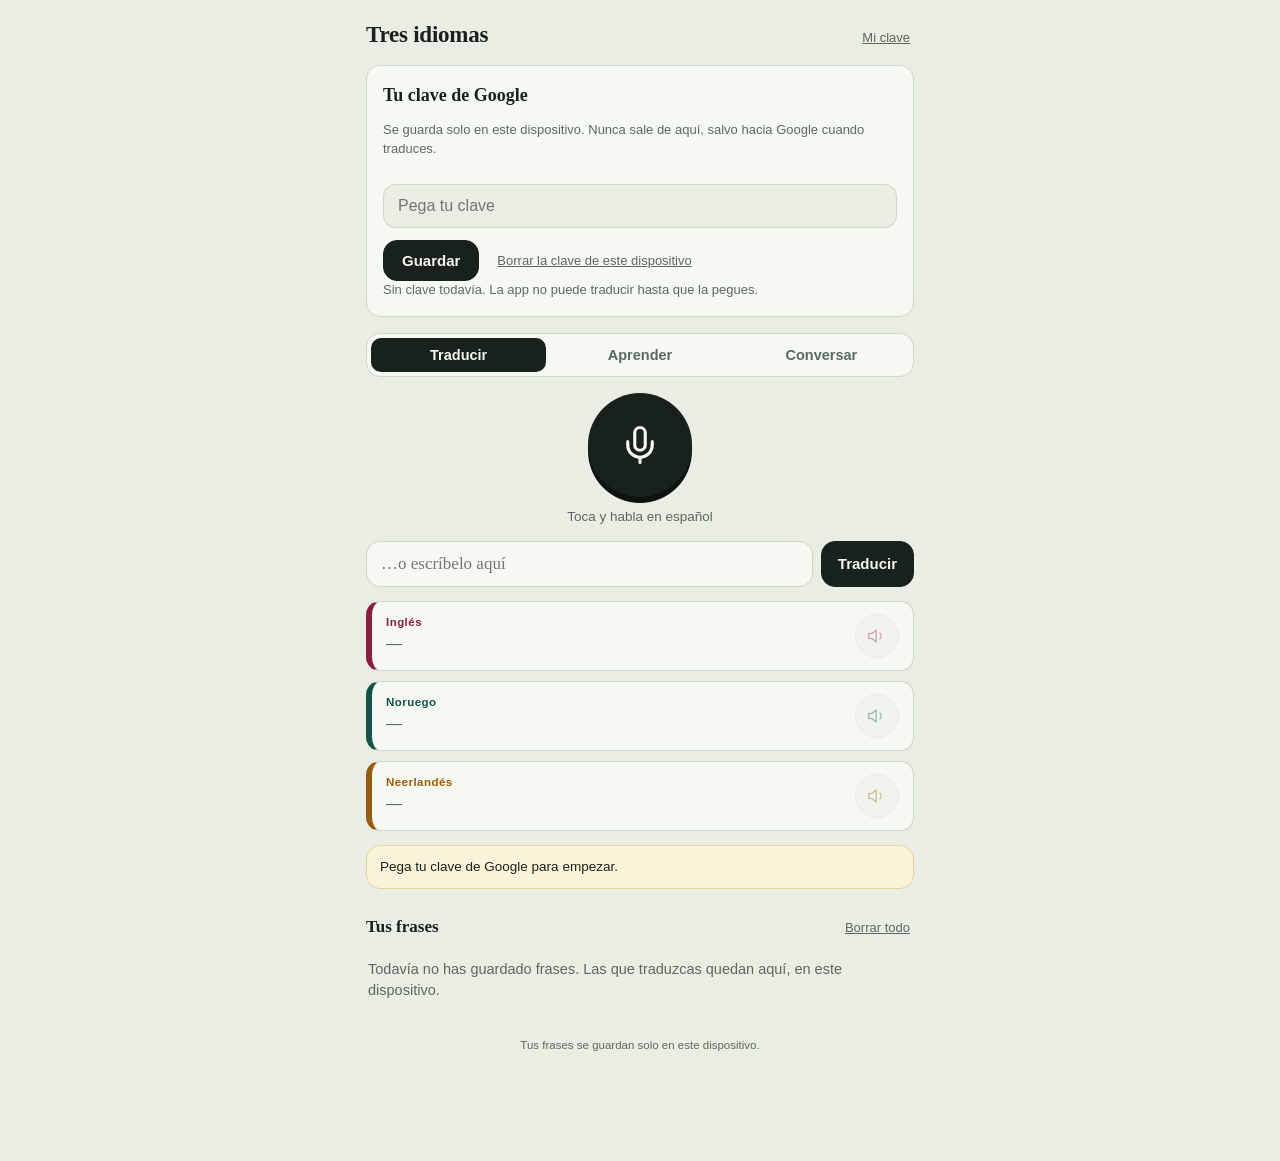
==== commit 49cb85b0: "Add files via upload" ====
--- a/index.html
+++ b/index.html
@@ -14,14 +14,7 @@
   media-src 'self' blob:;
   manifest-src 'self';
   worker-src 'self';
-  connect-src 'self'
-    https://lingva.ml
-    https://translate.plausibility.cloud
-    https://lingva.lunar.icu
-    https://translate.projectsegfau.lt
-    https://lingva.garudalinux.org
-    https://translate.dr460nf1r3.org
-    https://api.mymemory.translated.net;
+  connect-src 'self' https://generativelanguage.googleapis.com;
   base-uri 'none';
   form-action 'none';
   frame-ancestors 'none';
@@ -33,48 +26,96 @@
 <link rel="manifest" href="manifest.json">
 <link rel="apple-touch-icon" href="icon-192.png">
 <link rel="icon" href="icon-192.png">
-
 <link rel="preconnect" href="https://fonts.googleapis.com">
 <link rel="preconnect" href="https://fonts.gstatic.com" crossorigin>
 <link href="https://fonts.googleapis.com/css2?family=Archivo:wght@400;500;600;700&family=Fraunces:opsz,wght@9..144,400;9..144,600&display=swap" rel="stylesheet">
-<link href="app.css?v=2" rel="stylesheet">
+<link href="app.css?v=5" rel="stylesheet">
 </head>
 <body>
 <div class="wrap">
 
   <header>
     <h1>Tres idiomas</h1>
-    <span class="sub" id="netTag"></span>
+    <button class="linkish" id="openKey">Mi clave</button>
   </header>
 
-  <div class="modes" role="tablist" aria-label="Modo">
+  <!-- clave -->
+  <section id="view-clave" class="hidden">
+    <div class="panel">
+      <h2>Tu clave de Google</h2>
+      <p class="muted">Se guarda solo en este dispositivo. Nunca sale de aquí, salvo hacia Google cuando traduces.</p>
+      <input id="keyInput" type="password" placeholder="Pega tu clave" autocomplete="off" spellcheck="false">
+      <div class="panel-actions">
+        <button class="btn" id="saveKey">Guardar</button>
+        <button class="linkish" id="forgetKey">Borrar la clave de este dispositivo</button>
+      </div>
+      <div class="muted" id="keyState"></div>
+    </div>
+  </section>
+
+  <div class="modes" role="tablist" aria-label="Modo" id="modes">
     <button role="tab" id="tab-traducir" aria-selected="true" data-mode="traducir">Traducir</button>
+    <button role="tab" id="tab-aprender" aria-selected="false" data-mode="aprender">Aprender</button>
     <button role="tab" id="tab-conversar" aria-selected="false" data-mode="conversar">Conversar</button>
-    <button role="tab" id="tab-practicar" aria-selected="false" data-mode="practicar">Practicar</button>
   </div>
 
+  <!-- traducir -->
   <section id="view-traducir">
     <div class="stage">
       <button class="mic" id="micEs" aria-label="Hablar en español"></button>
       <div class="mic-hint" id="hintEs">Toca y habla en español</div>
     </div>
-
     <div class="typed">
       <input id="inEs" type="text" placeholder="…o escríbelo aquí" autocomplete="off" enterkeyhint="go">
       <button id="goEs">Traducir</button>
     </div>
-
     <div class="said" id="saidEs"></div>
     <div class="cards" id="cards"></div>
-    <div class="note" id="engineNote"></div>
+    <div class="note" id="noteT"></div>
+  </section>
 
-    <div class="speed">
-      <label for="rate">Velocidad de la voz</label>
-      <input type="range" id="rate" min="0.6" max="1.1" step="0.05" value="0.85">
-      <span id="rateVal">0.85</span>
+  <!-- aprender -->
+  <section id="view-aprender" class="hidden">
+    <div class="phrase-es" id="aprEs">Traduce algo primero</div>
+
+    <div class="steps">
+      <button class="step" id="stepOir" aria-selected="true">1. Escuchar</button>
+      <button class="step" id="stepDecir" aria-selected="false">2. Repetir</button>
+    </div>
+
+    <!-- etapa escuchar -->
+    <div id="etapaOir">
+      <div class="listlangs" id="oirList"></div>
+      <div class="stage">
+        <button class="mic wide" id="loopBtn">Escuchar en bucle</button>
+        <div class="mic-hint" id="loopHint">Suena en los tres idiomas, una y otra vez, hasta que lo pares</div>
+      </div>
+    </div>
+
+    <!-- etapa repetir -->
+    <div id="etapaDecir" class="hidden">
+      <div class="focus" id="focusCard">
+        <div class="focus-lang" id="focusLang"></div>
+        <div class="focus-text" id="focusText"></div>
+        <button class="linkish" id="focusListen">Escucharla</button>
+      </div>
+      <div class="stage">
+        <button class="mic" id="micDecir" aria-label="Decir la frase"></button>
+        <div class="mic-hint" id="decirHint">Toca y dila</div>
+      </div>
+      <div class="result hidden" id="result">
+        <div class="pct" id="resPct"></div>
+        <div class="verdict" id="resVerdict"></div>
+        <div class="heard" id="resHeard"></div>
+      </div>
+      <div class="advance">
+        <button class="btn ghost" id="nextLang">Siguiente idioma</button>
+        <div class="muted" id="advanceNote"></div>
+      </div>
     </div>
   </section>
 
+  <!-- conversar -->
   <section id="view-conversar" class="hidden">
     <div class="chips" id="convChips"></div>
     <div class="stage">
@@ -91,38 +132,14 @@
     <div class="said" id="convHeard"></div>
   </section>
 
-  <section id="view-practicar" class="hidden">
-    <div class="chips" id="pracChips"></div>
-    <div class="target">
-      <div class="lead" id="pracLead">Di esta frase en voz alta</div>
-      <div class="text" id="pracText">Traduce algo primero y vuelve aquí</div>
-      <div class="target-actions">
-        <button class="linkish" id="pracListen">Escucharla primero</button>
-      </div>
-    </div>
-    <div class="stage">
-      <button class="mic" id="micPrac" aria-label="Decir la frase"></button>
-      <div class="mic-hint" id="hintPrac">Toca y dila</div>
-    </div>
-    <div class="score hidden" id="score">
-      <div class="pct" id="scorePct"></div>
-      <div class="verdict" id="scoreVerdict"></div>
-      <div class="heard" id="scoreHeard"></div>
-    </div>
-  </section>
-
   <div class="hist-head">
     <h2>Tus frases</h2>
     <button class="linkish" id="clearHist">Borrar todo</button>
   </div>
   <div class="hist" id="hist"></div>
 
-  <p class="foot-note">
-    Tus frases se guardan solo en este dispositivo.<br>
-    Traducción y pronunciación: Lingva, con MyMemory de respaldo.
-  </p>
-
+  <p class="foot-note">Tus frases se guardan solo en este dispositivo.</p>
 </div>
-<script src="app.js?v=2"></script>
+<script src="app.js?v=5"></script>
 </body>
 </html>
--- a/app.css
+++ b/app.css
@@ -7,6 +7,7 @@
   --en:#8C1D3F;
   --no:#14524A;
   --nl:#9A5B08;
+  --pend:#B07A16;
   --r:14px;
   box-sizing:border-box;
   padding-top:env(safe-area-inset-top,0px);
@@ -14,17 +15,26 @@
 }
 *,*::before,*::after{box-sizing:border-box}
 html{scroll-padding-top:env(safe-area-inset-top,0px);-webkit-text-size-adjust:100%}
-body{
-  margin:0;background:var(--paper);color:var(--ink);
-  font-family:Archivo,"Helvetica Neue",Arial,sans-serif;
-  font-size:16px;line-height:1.45;-webkit-font-smoothing:antialiased;
-}
+body{margin:0;background:var(--paper);color:var(--ink);font-family:Archivo,"Helvetica Neue",Arial,sans-serif;font-size:16px;line-height:1.45;-webkit-font-smoothing:antialiased}
 .wrap{max-width:580px;margin:0 auto;padding:18px 16px 96px}
 .hidden{display:none !important}
+.muted{font-size:13px;color:var(--ink-soft)}
 
 header{display:flex;align-items:baseline;justify-content:space-between;gap:12px;margin-bottom:14px}
 h1{font-family:Fraunces,Georgia,serif;font-weight:600;font-size:23px;margin:0;letter-spacing:-.01em}
-.sub{font-size:12.5px;color:var(--ink-soft)}
+
+.linkish{border:0;background:none;color:var(--ink-soft);font-family:inherit;font-size:13px;cursor:pointer;text-decoration:underline;padding:4px}
+.linkish:disabled{opacity:.4;cursor:default}
+.linkish:focus-visible{outline:2px solid var(--ink);outline-offset:2px}
+
+.btn{border:1px solid var(--ink);background:var(--ink);color:var(--card);border-radius:var(--r);font-family:inherit;font-weight:600;font-size:15px;padding:11px 18px;cursor:pointer}
+.btn.ghost{background:transparent;color:var(--ink)}
+.btn:focus-visible{outline:2px solid var(--ink);outline-offset:2px}
+
+.panel{background:var(--card);border:1px solid var(--line);border-radius:var(--r);padding:16px;margin-bottom:16px}
+.panel h2{font-family:Fraunces,Georgia,serif;font-size:18px;margin:0 0 6px}
+.panel input{width:100%;margin-top:12px;padding:12px 14px;font-size:16px;border:1px solid var(--line);border-radius:12px;background:var(--paper);color:var(--ink)}
+.panel-actions{display:flex;align-items:center;gap:14px;flex-wrap:wrap;margin-top:12px}
 
 .modes{display:flex;gap:6px;background:var(--card);border:1px solid var(--line);border-radius:var(--r);padding:4px;margin-bottom:16px}
 .modes button{flex:1;border:0;background:transparent;color:var(--ink-soft);font-family:inherit;font-size:14.5px;font-weight:600;padding:9px 4px;border-radius:10px;cursor:pointer}
@@ -32,27 +42,20 @@
 .modes button:focus-visible{outline:2px solid var(--ink);outline-offset:2px}
 
 .stage{text-align:center;margin:6px 0 14px}
-.mic{
-  width:104px;height:104px;border-radius:50%;border:0;cursor:pointer;background:var(--ink);color:var(--card);
-  display:inline-flex;align-items:center;justify-content:center;box-shadow:0 6px 0 #0d130f;
-  transition:transform .08s ease, box-shadow .08s ease, background .2s ease;
-}
+.mic{width:104px;height:104px;border-radius:50%;border:0;cursor:pointer;background:var(--ink);color:var(--card);display:inline-flex;align-items:center;justify-content:center;box-shadow:0 6px 0 #0d130f;transition:transform .08s ease,box-shadow .08s ease,background .2s ease}
+.mic.wide{width:auto;height:auto;border-radius:999px;padding:16px 28px;font-family:inherit;font-size:16px;font-weight:700}
 .mic:active{transform:translateY(4px);box-shadow:0 2px 0 #0d130f}
 .mic:focus-visible{outline:3px solid var(--ink);outline-offset:4px}
 .mic svg{width:42px;height:42px}
-.mic[data-listening="true"]{background:var(--en);animation:pulse 1.2s ease-in-out infinite}
-@keyframes pulse{
-  0%,100%{box-shadow:0 6px 0 #5e1329, 0 0 0 0 rgba(140,29,63,.35)}
-  50%{box-shadow:0 6px 0 #5e1329, 0 0 0 16px rgba(140,29,63,0)}
-}
-@media (prefers-reduced-motion:reduce){.mic[data-listening="true"]{animation:none}}
+.mic[data-on="true"]{background:var(--en);animation:pulse 1.2s ease-in-out infinite}
+@keyframes pulse{0%,100%{box-shadow:0 6px 0 #5e1329,0 0 0 0 rgba(140,29,63,.35)}50%{box-shadow:0 6px 0 #5e1329,0 0 0 16px rgba(140,29,63,0)}}
+@media (prefers-reduced-motion:reduce){.mic[data-on="true"]{animation:none}}
 .mic-hint{font-size:13.5px;color:var(--ink-soft);margin-top:10px;min-height:20px}
 
 .typed{display:flex;gap:8px;margin-top:12px}
 .typed input{flex:1;font-family:Fraunces,Georgia,serif;font-size:17px;padding:12px 14px;border:1px solid var(--line);border-radius:var(--r);background:var(--card);color:var(--ink)}
 .typed input:focus{outline:2px solid var(--ink);outline-offset:1px}
 .typed button{border:1px solid var(--ink);background:var(--ink);color:var(--card);border-radius:var(--r);font-family:inherit;font-weight:600;font-size:15px;padding:0 16px;cursor:pointer}
-.typed button:focus-visible{outline:2px solid var(--ink);outline-offset:2px}
 
 .said{font-family:Fraunces,Georgia,serif;font-size:21px;line-height:1.3;margin:16px 0 4px;padding:0 2px}
 .said:empty{display:none}
@@ -66,42 +69,49 @@
 .lang .text.placeholder{font-weight:400;color:var(--ink-soft);font-size:16px}
 .play{flex:0 0 auto;width:44px;height:44px;border-radius:50%;border:1px solid var(--line);background:var(--paper);color:var(--accent,var(--ink));cursor:pointer;display:inline-flex;align-items:center;justify-content:center}
 .play:disabled{opacity:.35;cursor:default}
-.play:focus-visible{outline:2px solid var(--ink);outline-offset:2px}
 .play svg{width:20px;height:20px}
 .play[data-busy="true"]{opacity:.5}
 
 .chips{display:flex;gap:8px;justify-content:center;margin:2px 0 14px;flex-wrap:wrap}
 .chip{border:1px solid var(--line);background:var(--card);color:var(--ink-soft);font-family:inherit;font-size:14px;font-weight:600;padding:8px 14px;border-radius:999px;cursor:pointer}
 .chip[aria-pressed="true"]{background:var(--ink);color:var(--card);border-color:var(--ink)}
-.chip:focus-visible{outline:2px solid var(--ink);outline-offset:2px}
 
-.target{background:var(--card);border:1px solid var(--line);border-radius:var(--r);padding:16px;text-align:center;margin-bottom:14px}
-.target .lead{font-size:13px;color:var(--ink-soft);margin-bottom:8px}
-.target .text{font-size:24px;font-weight:700;line-height:1.25;word-wrap:break-word;overflow-wrap:break-word}
-.target-actions{margin-top:10px}
+/* aprender */
+.phrase-es{font-family:Fraunces,Georgia,serif;font-size:20px;margin:0 0 14px;padding:12px 14px;background:var(--card);border:1px solid var(--line);border-radius:var(--r)}
+.steps{display:flex;gap:6px;margin-bottom:16px}
+.step{flex:1;border:1px solid var(--line);background:var(--card);color:var(--ink-soft);font-family:inherit;font-size:14px;font-weight:600;padding:10px;border-radius:var(--r);cursor:pointer}
+.step[aria-selected="true"]{background:var(--ink);color:var(--card);border-color:var(--ink)}
+.listlangs{display:flex;flex-direction:column;gap:8px;margin-bottom:8px}
+.ll{background:var(--card);border:1px solid var(--line);border-left:6px solid var(--accent);border-radius:var(--r);padding:10px 13px}
+.ll[data-now="true"]{background:#FFFDF5;border-color:var(--accent)}
+.ll .n{font-size:11px;font-weight:700;color:var(--accent)}
+.ll .t{font-size:17px;font-weight:600;word-wrap:break-word}
 
-.score{text-align:center;margin-top:14px}
-.score .pct{font-family:Fraunces,Georgia,serif;font-size:40px;line-height:1;font-weight:600}
-.score .verdict{font-size:15px;margin-top:6px}
-.heard{font-size:15px;color:var(--ink-soft);margin-top:10px;line-height:1.7}
+.focus{background:var(--card);border:1px solid var(--line);border-left:6px solid var(--accent,var(--ink));border-radius:var(--r);padding:18px 16px;text-align:center;margin-bottom:14px}
+.focus-lang{font-size:11.5px;font-weight:700;color:var(--accent,var(--ink));margin-bottom:6px}
+.focus-text{font-size:25px;font-weight:700;line-height:1.25;word-wrap:break-word;margin-bottom:10px}
+
+.result{text-align:center;margin-top:6px}
+.result .pct{font-family:Fraunces,Georgia,serif;font-size:38px;line-height:1;font-weight:600}
+.result .verdict{font-size:16px;font-weight:600;margin-top:6px}
+.heard{font-size:15px;color:var(--ink-soft);margin-top:12px;line-height:1.8}
 .heard .said-line{display:block;color:var(--ink);margin-bottom:6px}
 .w-ok{color:var(--no);font-weight:700}
-.w-bad{color:var(--en);font-weight:700;text-decoration:underline;text-decoration-style:wavy;text-underline-offset:3px}
+.w-pend{color:var(--pend);font-weight:700;border-bottom:2px dotted var(--pend)}
+
+.advance{text-align:center;margin-top:20px}
+.advance .muted{margin-top:8px}
 
 .hist-head{display:flex;align-items:baseline;justify-content:space-between;margin:26px 0 10px}
 .hist-head h2{font-family:Fraunces,Georgia,serif;font-size:17px;font-weight:600;margin:0}
-.linkish{border:0;background:none;color:var(--ink-soft);font-family:inherit;font-size:13px;cursor:pointer;text-decoration:underline;padding:4px}
-.linkish:disabled{opacity:.4;cursor:default}
-.linkish:focus-visible{outline:2px solid var(--ink);outline-offset:2px}
 .hist{display:flex;flex-direction:column;gap:8px}
 .item{background:var(--card);border:1px solid var(--line);border-radius:var(--r);padding:11px 13px}
 .item .es{font-family:Fraunces,Georgia,serif;font-size:17px;margin-bottom:6px}
 .item .row{display:flex;align-items:center;gap:8px;padding:3px 0}
 .item .tag{font-size:10.5px;font-weight:700;width:26px;flex:0 0 auto}
-.item .tr{flex:1;font-size:15px;font-weight:500;min-width:0;word-wrap:break-word;overflow-wrap:break-word}
+.item .tr{flex:1;font-size:15px;font-weight:500;min-width:0;word-wrap:break-word}
 .mini{flex:0 0 auto;width:30px;height:30px;border-radius:50%;border:1px solid var(--line);background:var(--paper);cursor:pointer;display:inline-flex;align-items:center;justify-content:center;color:inherit}
 .mini svg{width:14px;height:14px}
-.mini:focus-visible{outline:2px solid var(--ink);outline-offset:2px}
 .item .foot{display:flex;justify-content:space-between;align-items:center;margin-top:7px;padding-top:7px;border-top:1px solid var(--line);gap:8px;flex-wrap:wrap}
 .item .when{font-size:11.5px;color:var(--ink-soft)}
 .empty{color:var(--ink-soft);font-size:14.5px;padding:10px 2px}
@@ -109,7 +119,4 @@
 .note{background:#FBF3D9;border:1px solid #E4D3A0;border-radius:var(--r);padding:11px 13px;font-size:13.5px;margin-top:14px;display:none}
 .note.show{display:block}
 
-.speed{display:flex;align-items:center;gap:10px;justify-content:center;margin-top:16px;font-size:13px;color:var(--ink-soft);flex-wrap:wrap}
-.speed input{width:130px}
-
-.foot-note{font-size:11.5px;color:var(--ink-soft);margin-top:26px;text-align:center;line-height:1.6}
+.foot-note{font-size:11.5px;color:var(--ink-soft);margin-top:26px;text-align:center}
